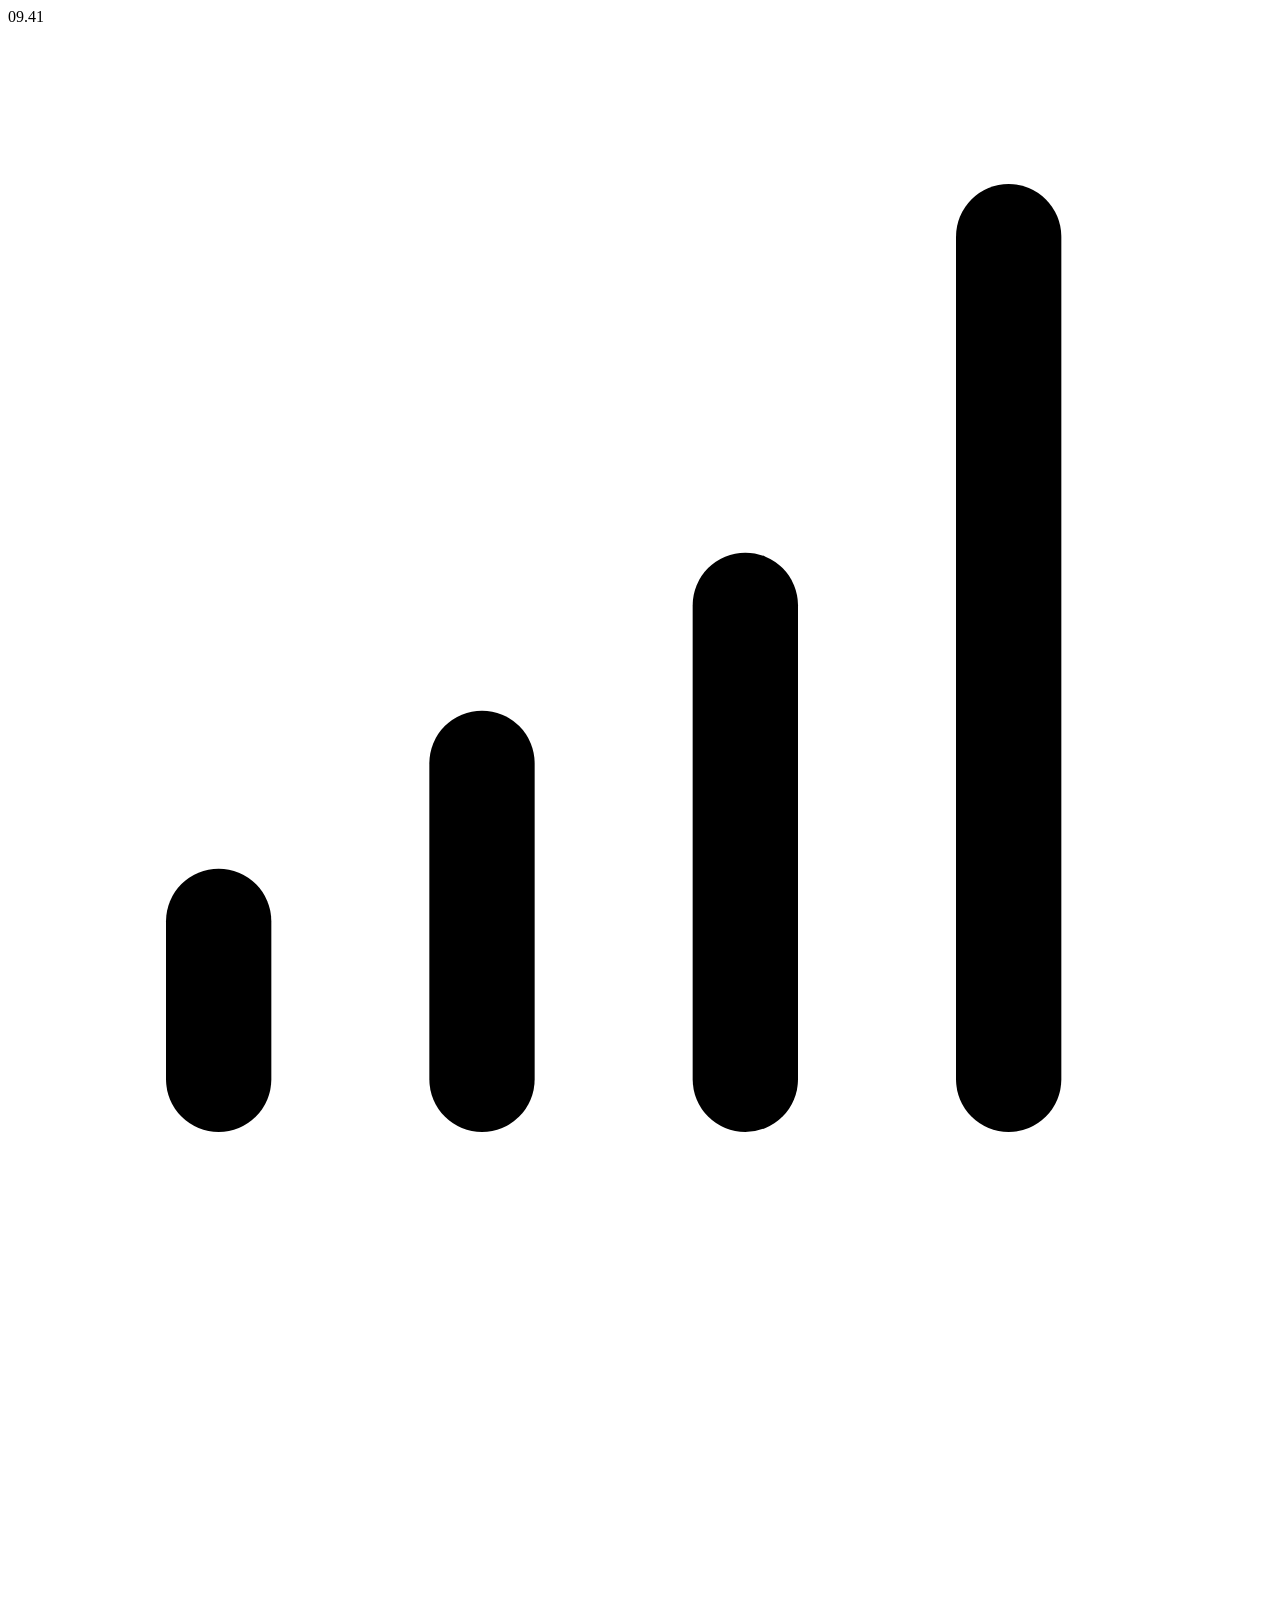
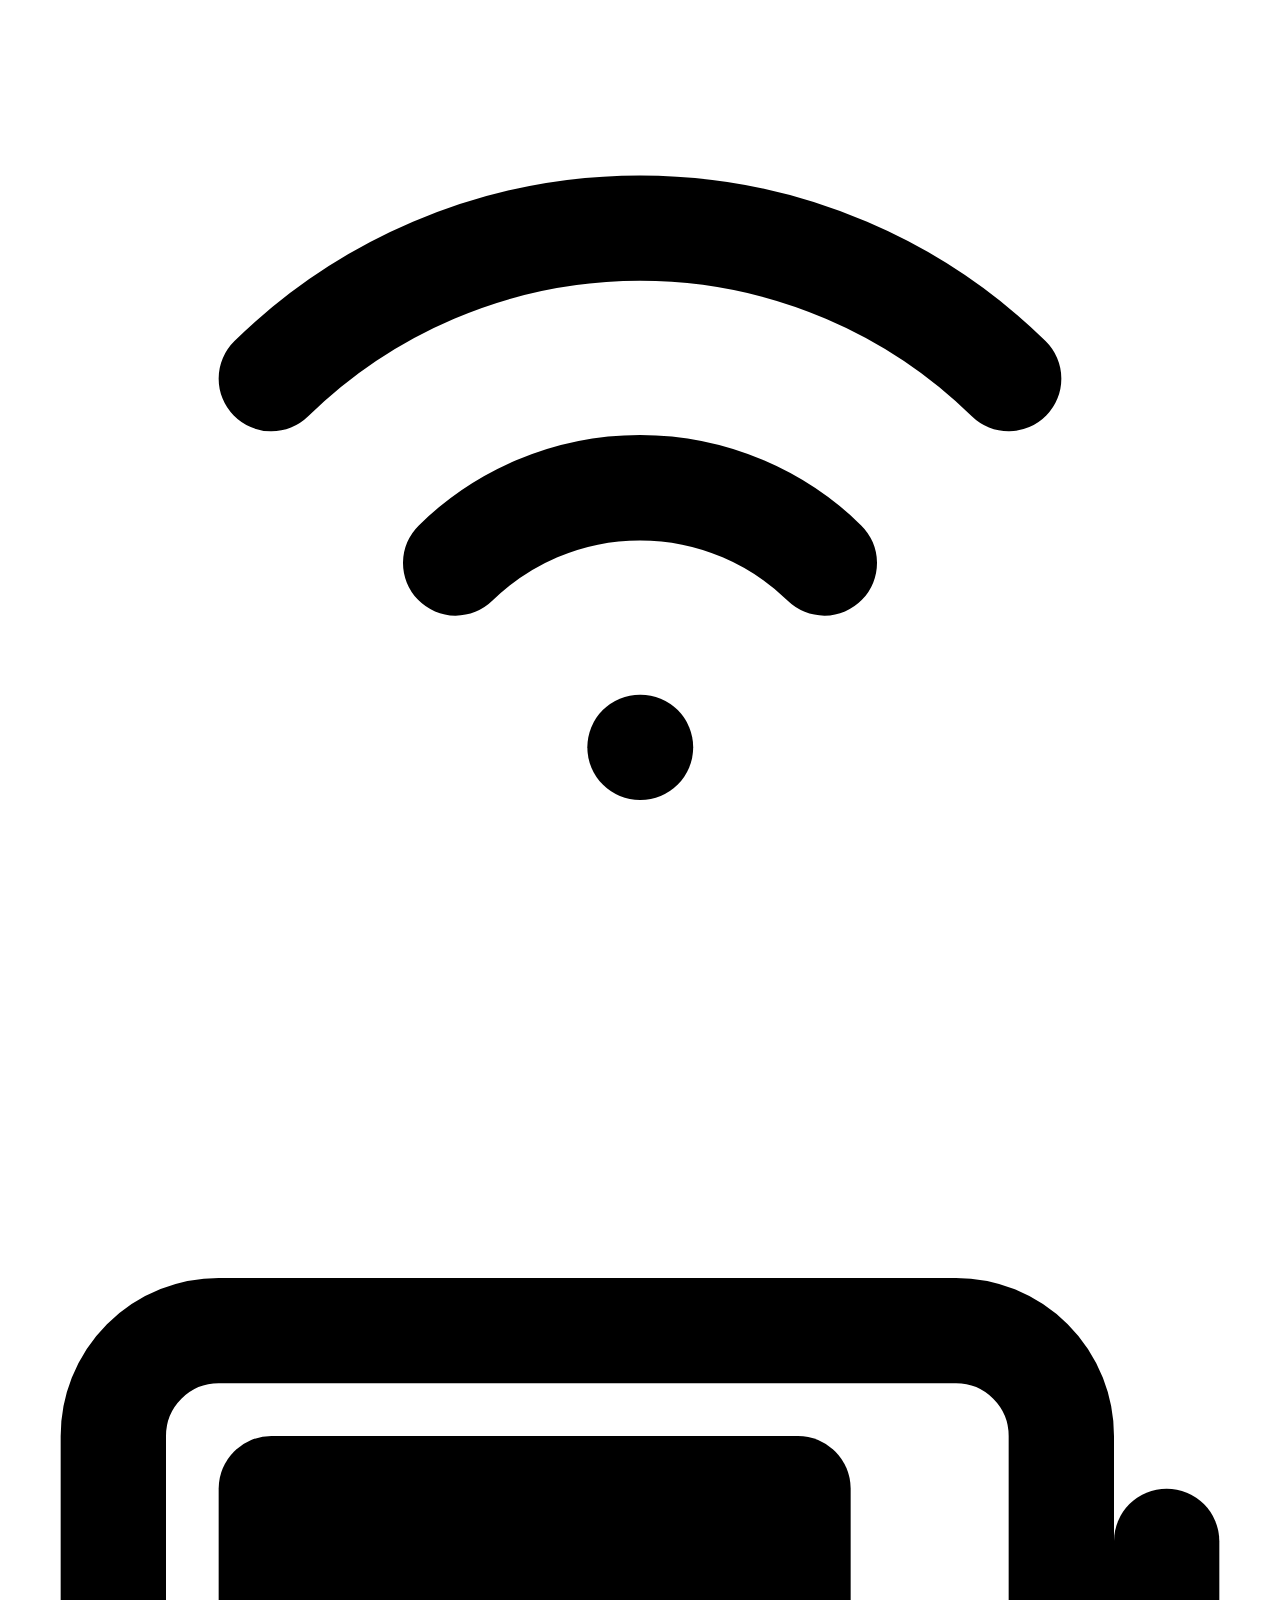
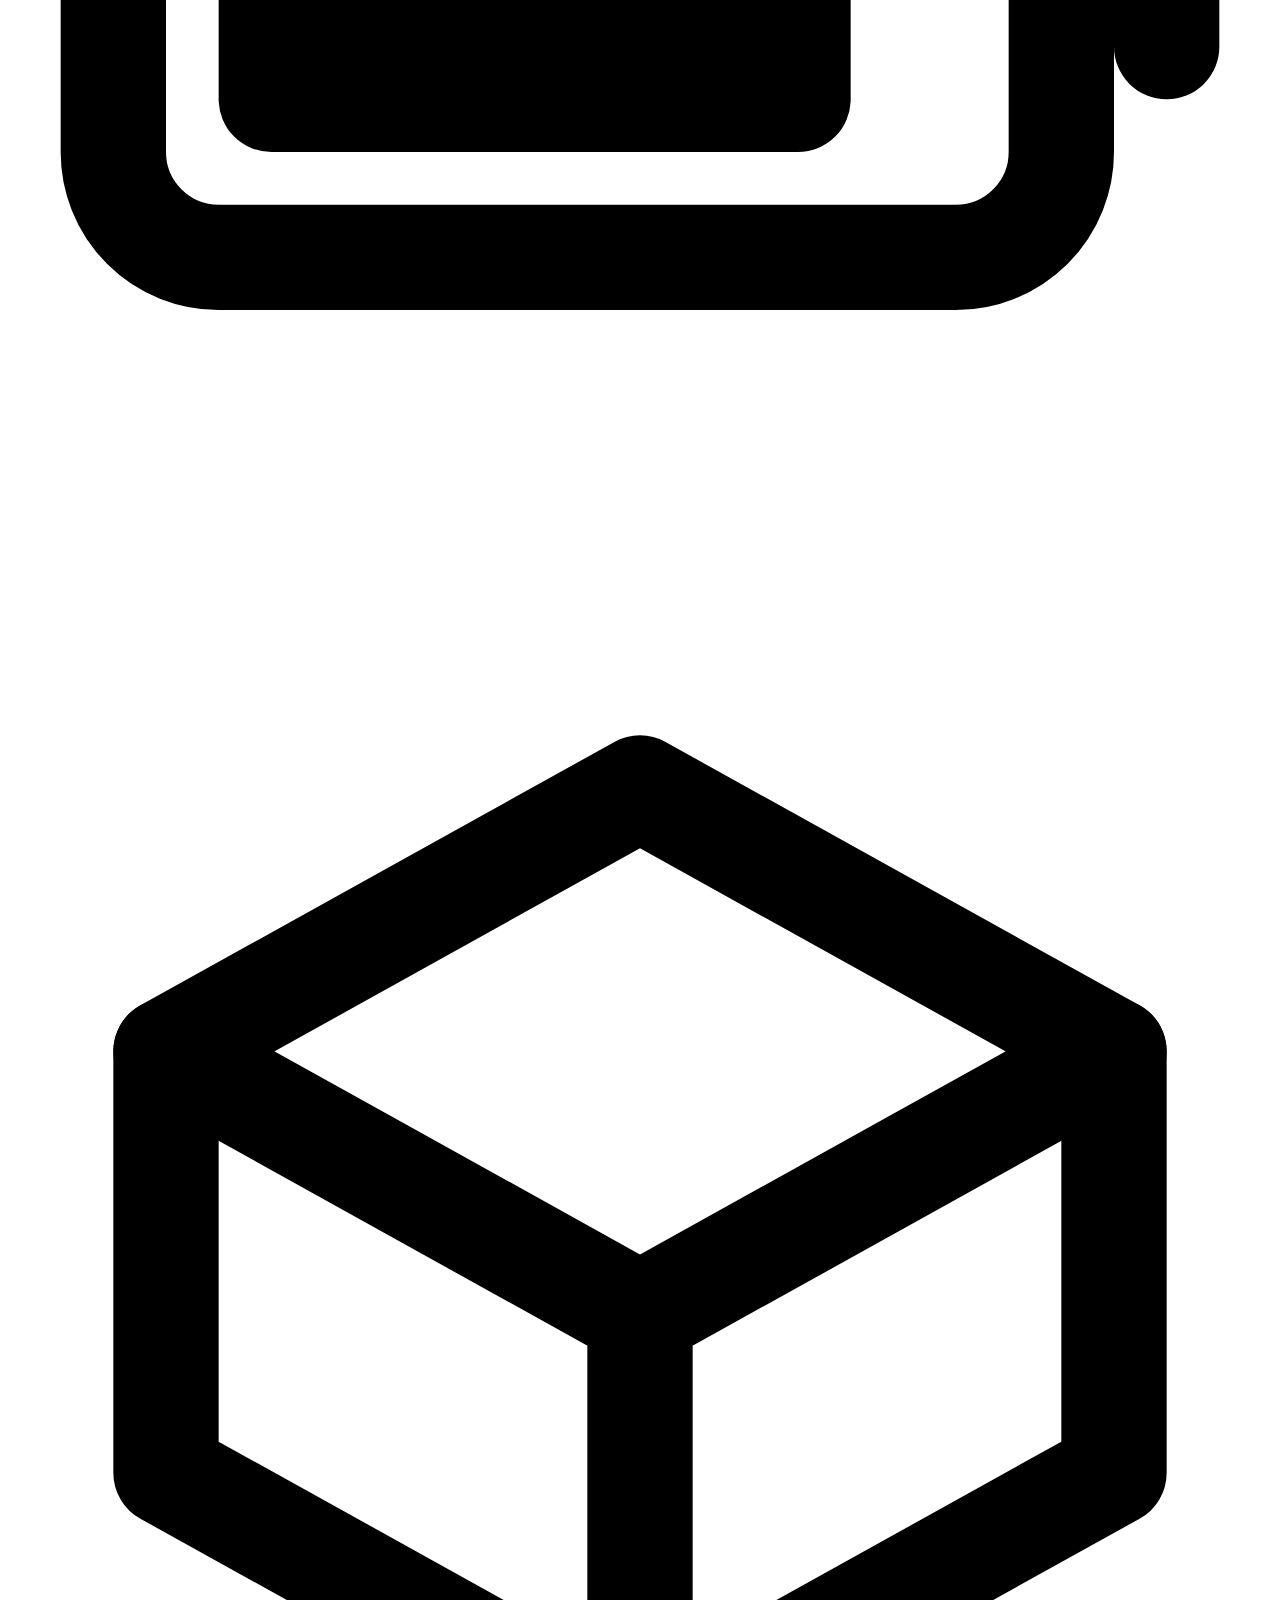
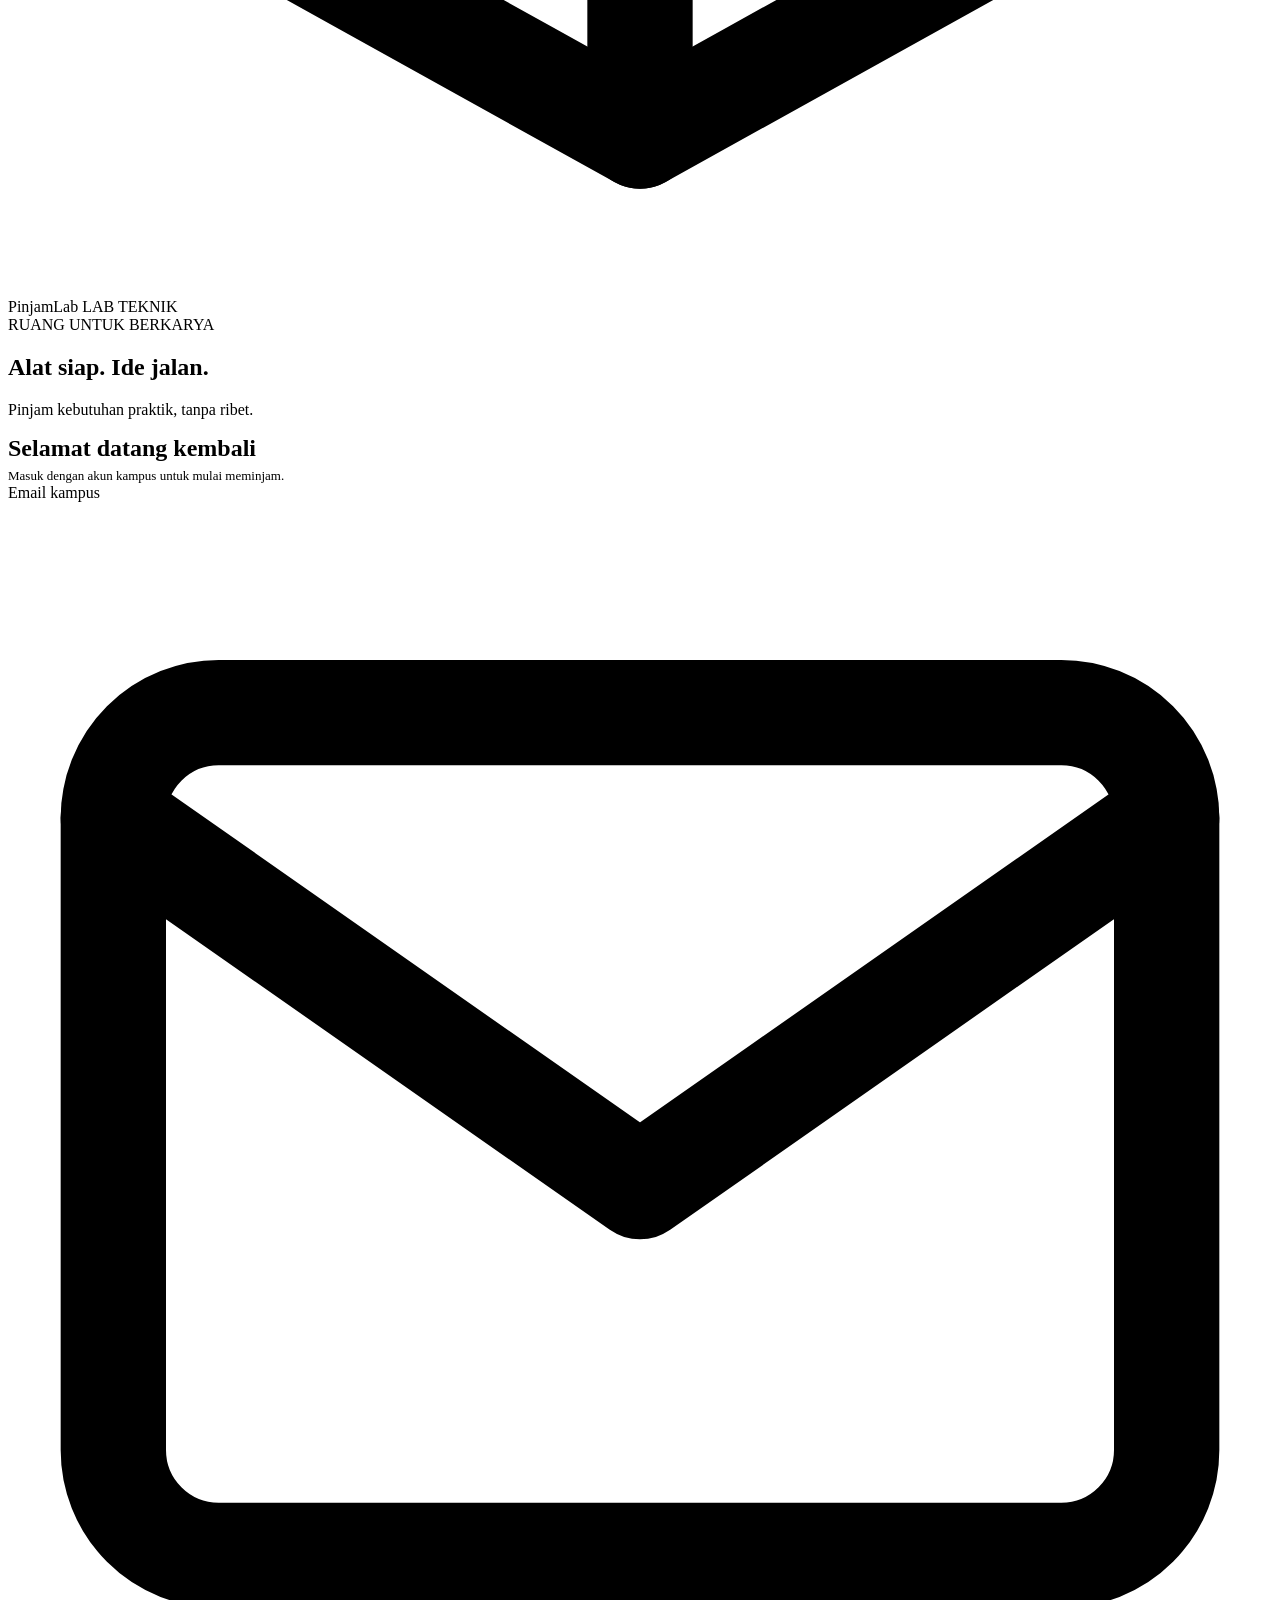
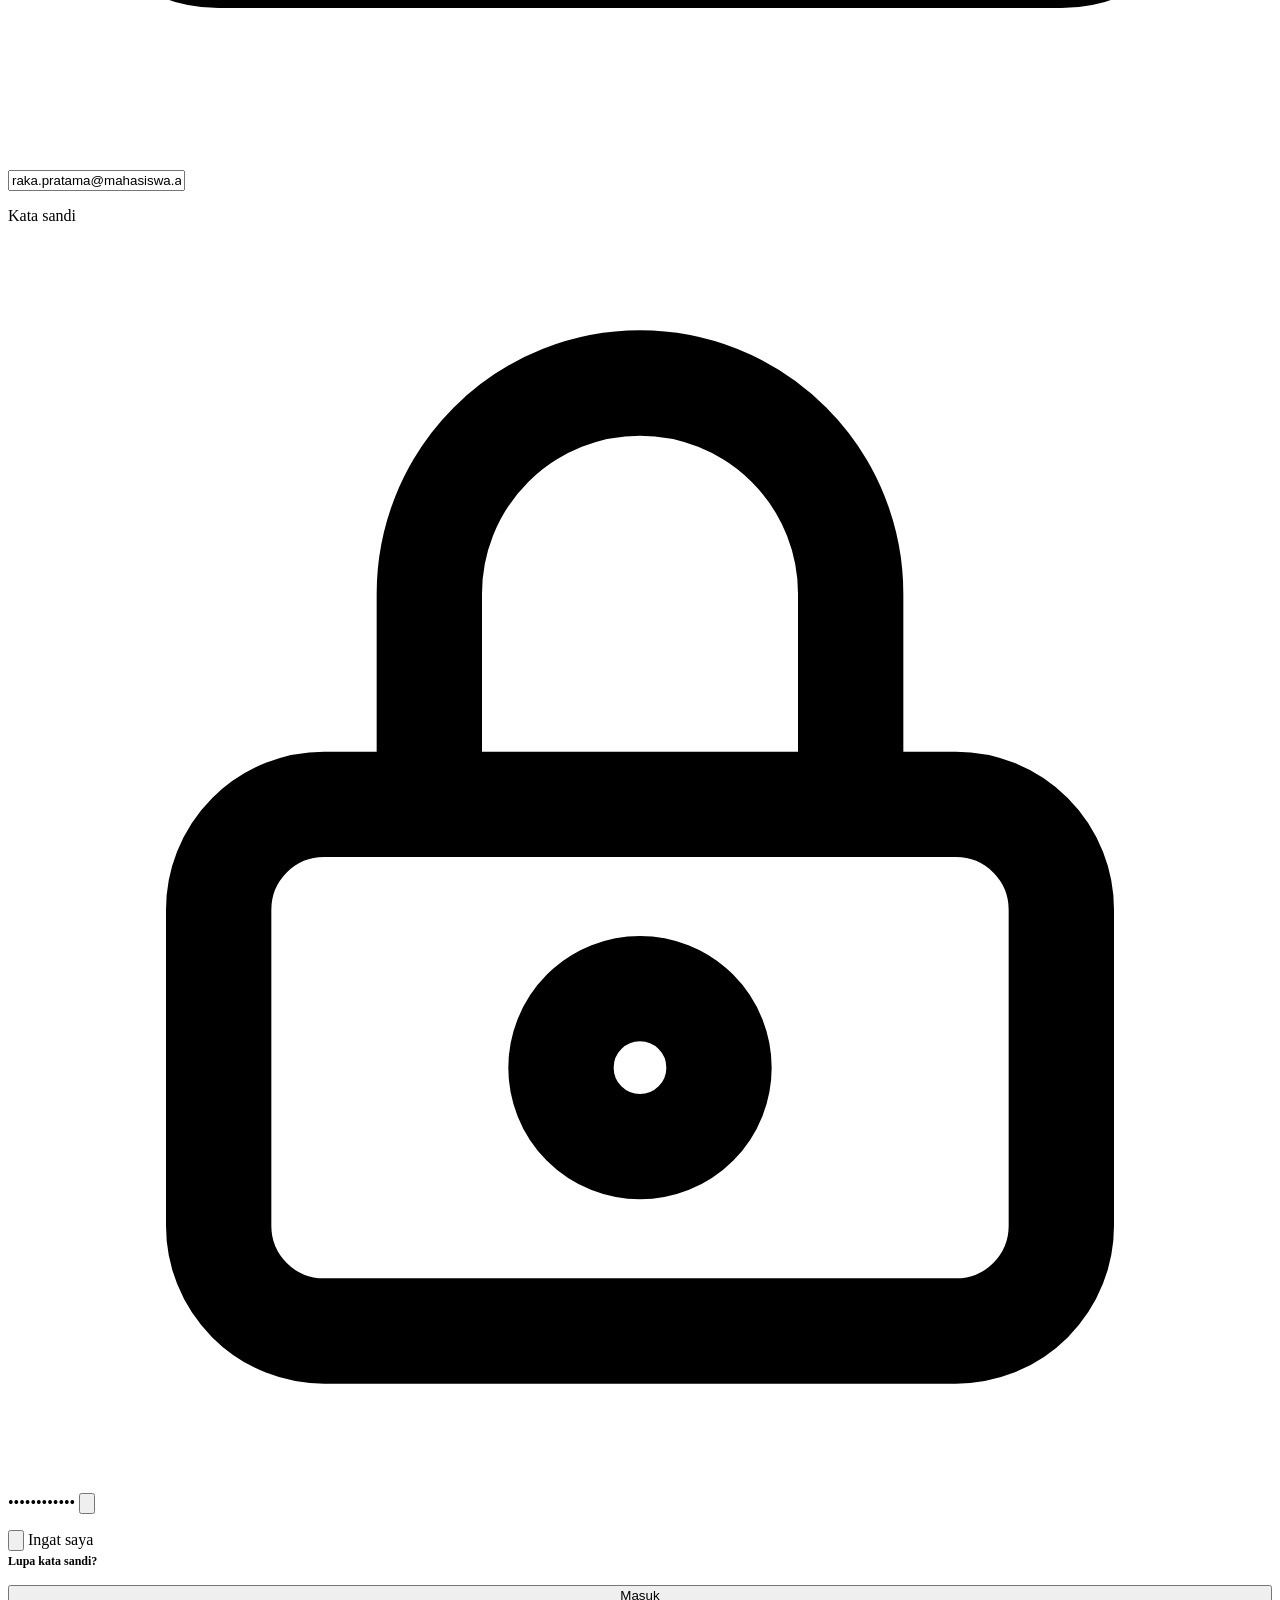
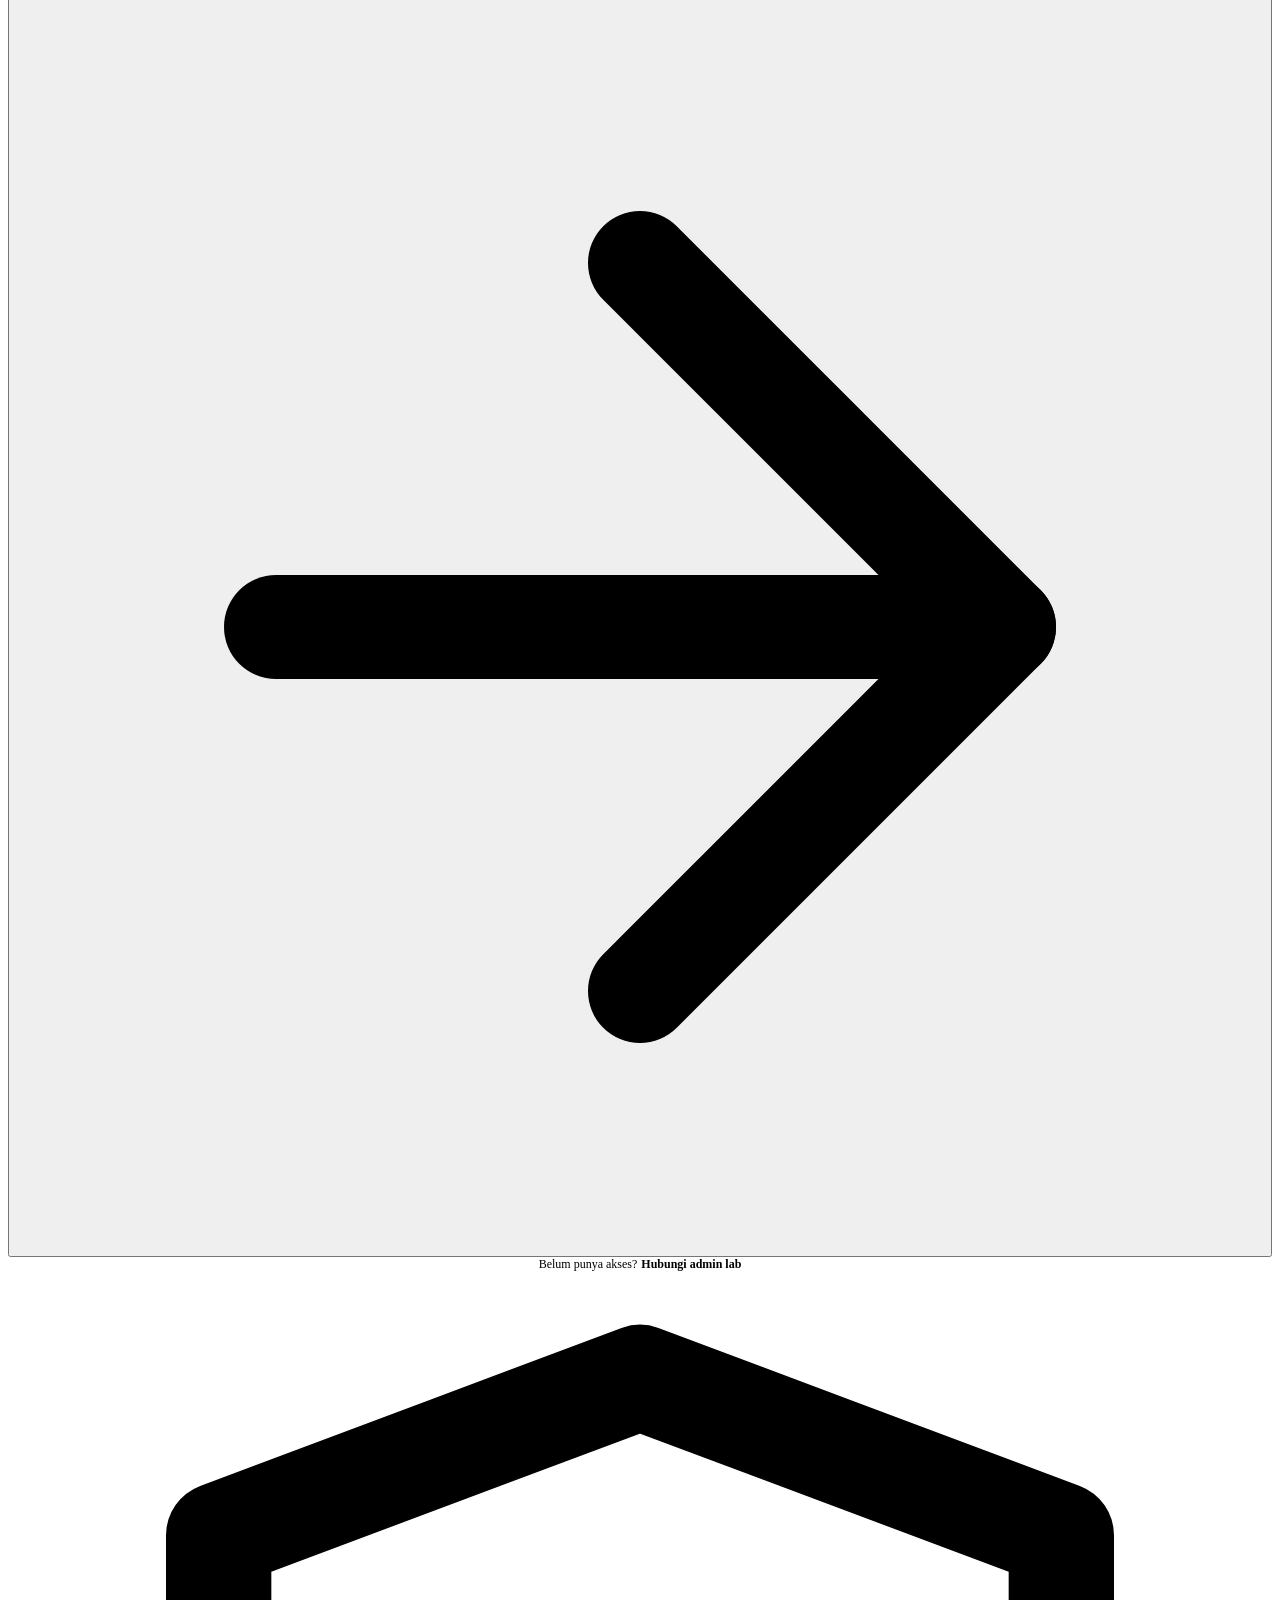
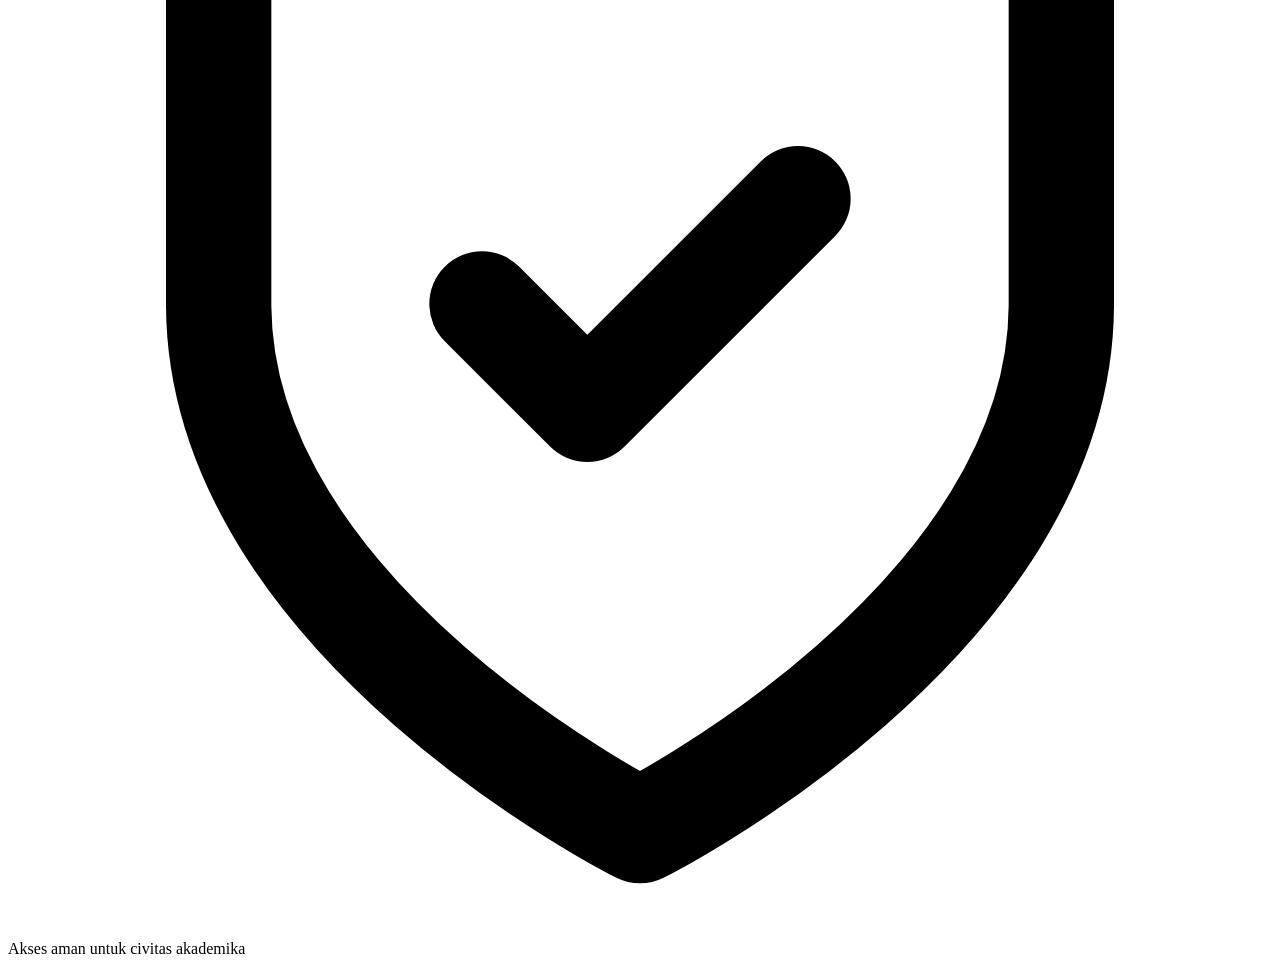
==== index.html @ 3ce31be0 "commit" ====
<!DOCTYPE html>
<html lang="id">
<head>
<meta charset="UTF-8">
<meta name="viewport" content="width=device-width, initial-scale=1.0">
<title>Login — PinjamLab</title>
<link rel="stylesheet" href="css/style.css">

</head>
<body>
<div class="phone">

  <div class="status-bar">
    <span class="clock">09.41</span>
    <div class="status-icons">
      <svg viewBox="0 0 24 24" fill="none" stroke="currentColor" stroke-width="2" stroke-linecap="round" stroke-linejoin="round"><path d="M4 20v-3"/><path d="M9 20v-6"/><path d="M14 20v-9"/><path d="M19 20V4"/></svg>
      <svg viewBox="0 0 24 24" fill="none" stroke="currentColor" stroke-width="2" stroke-linecap="round" stroke-linejoin="round"><path d="M5 13a10 10 0 0 1 14 0"/><path d="M8.5 16.5a5 5 0 0 1 7 0"/><path d="M12 20h.01"/></svg>
      <svg class="battery" viewBox="0 0 24 24" fill="none" stroke="currentColor" stroke-width="2" stroke-linecap="round" stroke-linejoin="round"><rect x="2" y="7" width="18" height="10" rx="2"/><line x1="22" y1="11" x2="22" y2="13"/><rect x="4" y="9" width="12" height="6" rx="1" fill="currentColor" stroke="none"/></svg>
    </div>
  </div>

  <div class="content" style="gap:24px;">
    <div class="brand-row">
      <div class="brand-mark"><svg viewBox="0 0 24 24" fill="none" stroke="currentColor" stroke-width="2" stroke-linecap="round" stroke-linejoin="round"><path d="M12 3l9 5-9 5-9-5 9-5z"/><path d="M3 8v8l9 5 9-5V8"/><path d="M12 13v8"/></svg></div>
      <span class="brand-name">PinjamLab</span>
      <span class="scope">LAB TEKNIK</span>
    </div>

    <div class="hero">
      <div class="hero-bg"></div>
      <div class="hero-overlay"></div>
      <span class="eyebrow">RUANG UNTUK BERKARYA</span>
      <h2>Alat siap. Ide jalan.</h2>
      <p class="sub">Pinjam kebutuhan praktik, tanpa ribet.</p>
    </div>

    <div style="display:flex;flex-direction:column;gap:6px;">
      <h1 style="margin:0;font-size:24px;font-weight:700;color:var(--text);">Selamat datang kembali</h1>
      <p style="margin:0;font-size:13px;color:var(--muted);">Masuk dengan akun kampus untuk mulai meminjam.</p>
    </div>

    <form style="display:flex;flex-direction:column;gap:16px;width:100%;" onsubmit="window.location.href='dashboard.html'; return false;">
      <div class="field">
        <label>Email kampus</label>
        <div class="input">
          <svg viewBox="0 0 24 24" fill="none" stroke="currentColor" stroke-width="2" stroke-linecap="round" stroke-linejoin="round"><rect x="2" y="4" width="20" height="16" rx="2"/><path d="m22 6-10 7L2 6"/></svg>
          <input type="email" value="raka.pratama@mahasiswa.ac.id">
        </div>
      </div>
      <div class="field">
        <label>Kata sandi</label>
        <div class="input" data-hidden="true">
          <svg viewBox="0 0 24 24" fill="none" stroke="currentColor" stroke-width="2" stroke-linecap="round" stroke-linejoin="round"><rect x="4" y="11" width="16" height="10" rx="2"/><path d="M8 11V7a4 4 0 0 1 8 0v4"/><circle cx="12" cy="16" r="1.5"/></svg>
          <span class="value" data-password-value>••••••••••••</span>
          <button type="button" class="eye" data-toggle-password><svg viewBox="0 0 24 24" fill="none" stroke="currentColor" stroke-width="2" stroke-linecap="round" stroke-linejoin="round"><path d="M9.9 4.24A9.12 9.12 0 0 1 12 4c7 0 10 8 10 8a13.16 13.16 0 0 1-1.67 2.68"/><path d="M6.61 6.61A13.526 13.526 0 0 0 2 12s3 8 10 8a9.74 9.74 0 0 0 5.39-1.61"/><line x1="2" y1="2" x2="22" y2="22"/><path d="M14.12 14.12a3 3 0 1 1-4.24-4.24"/></svg></button>
        </div>
      </div>
      <div class="card-row-between">
        <div class="checkbox-row">
          <button type="button" class="checkbox" data-toggle-check><svg viewBox="0 0 24 24" fill="none" stroke="currentColor" stroke-width="2" stroke-linecap="round" stroke-linejoin="round"><polyline points="20 6 9 17 4 12"/></svg></button>
          <span>Ingat saya</span>
        </div>
        <span style="font-size:12px;font-weight:600;color:var(--primary);">Lupa kata sandi?</span>
      </div>
      <button type="submit" class="btn btn-primary">Masuk <svg viewBox="0 0 24 24" fill="none" stroke="currentColor" stroke-width="2" stroke-linecap="round" stroke-linejoin="round"><line x1="5" y1="12" x2="19" y2="12"/><polyline points="12 5 19 12 12 19"/></svg></button>
    </form>

    <div style="display:flex;gap:4px;justify-content:center;width:100%;font-size:12px;">
      <span style="color:var(--muted);">Belum punya akses?</span>
      <span style="color:var(--primary);font-weight:600;">Hubungi admin lab</span>
    </div>

    <div class="note-row" style="justify-content:center;width:100%;">
      <svg viewBox="0 0 24 24" fill="none" stroke="currentColor" stroke-width="2" stroke-linecap="round" stroke-linejoin="round"><path d="M12 22s8-4 8-10V5l-8-3-8 3v7c0 6 8 10 8 10z"/><polyline points="9 12 11 14 15 10"/></svg>
      <span>Akses aman untuk civitas akademika</span>
    </div>
  </div>


  <div class="home-indicator"><span></span></div>
</div>
<script src="js/script.js"></script>
</body>
</html>
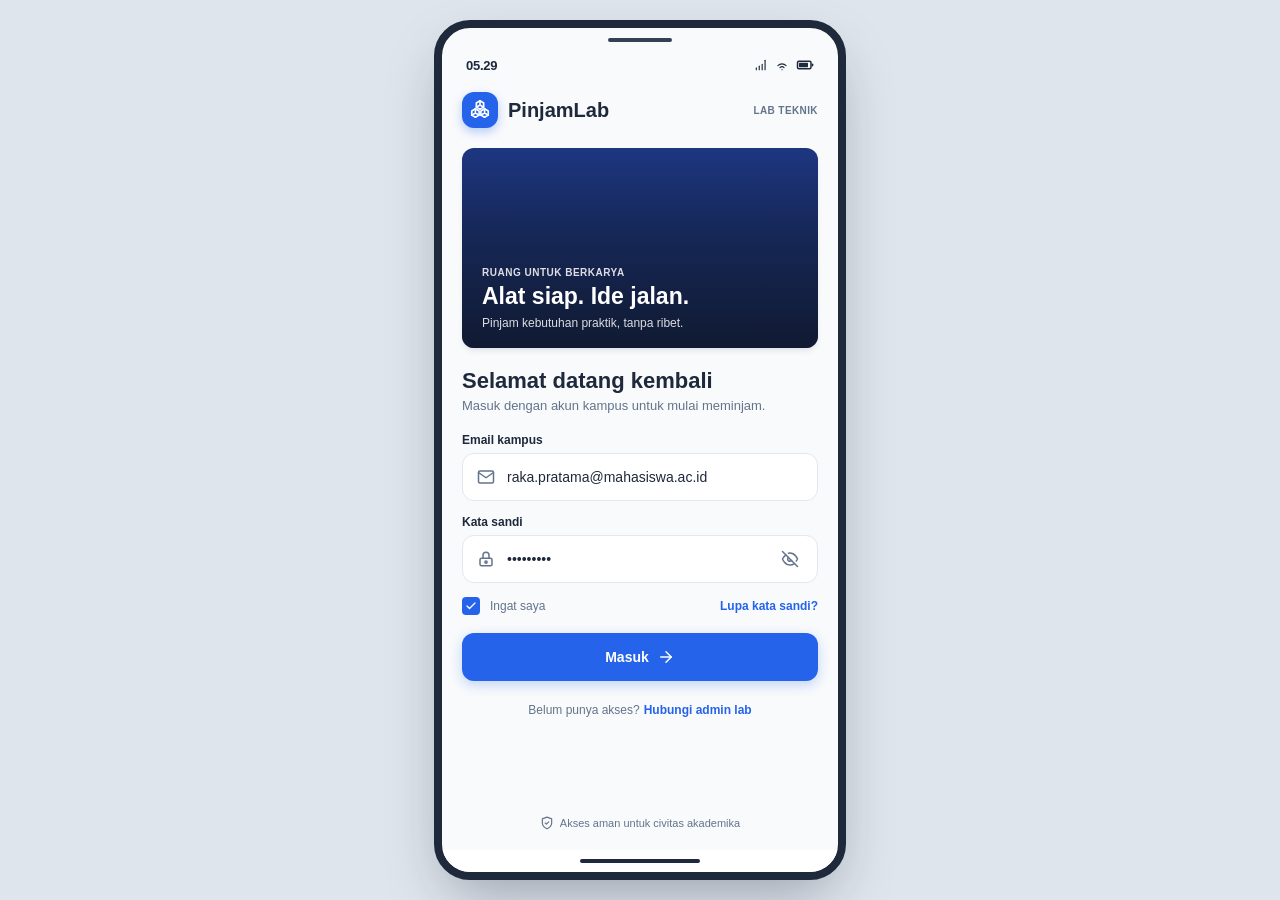
==== commit 5297c7e1: "commit" ====
--- a/index.html
+++ b/index.html
@@ -4,12 +4,15 @@
 <meta charset="UTF-8">
 <meta name="viewport" content="width=device-width, initial-scale=1.0">
 <title>Login — PinjamLab</title>
+<link rel="stylesheet" href="style.css">
 <link rel="stylesheet" href="css/style.css">
-
 </head>
 <body>
 <div class="phone">
 
+  <div class="sheet-handle"></div>
+
+  <!-- Status Bar -->
   <div class="status-bar">
     <span class="clock">09.41</span>
     <div class="status-icons">
@@ -19,66 +22,89 @@
     </div>
   </div>
 
-  <div class="content" style="gap:24px;">
+  <div class="content" style="gap:20px;">
+    <!-- Identitas Aplikasi -->
     <div class="brand-row">
-      <div class="brand-mark"><svg viewBox="0 0 24 24" fill="none" stroke="currentColor" stroke-width="2" stroke-linecap="round" stroke-linejoin="round"><path d="M12 3l9 5-9 5-9-5 9-5z"/><path d="M3 8v8l9 5 9-5V8"/><path d="M12 13v8"/></svg></div>
+      <div class="brand-mark">
+        <svg viewBox="0 0 24 24" fill="none" stroke="currentColor" stroke-width="1.8" stroke-linecap="round" stroke-linejoin="round">
+          <path d="M12 2l4 2.3v4.6L12 11.2 8 8.9V4.3L12 2z"/>
+          <path d="M12 6.6V2m0 4.6L8 8.9m4-2.3l4 2.3"/>
+          <path d="M7 10.7l4 2.3v4.6l-4 2.3-4-2.3v-4.6l4-2.3z"/>
+          <path d="M7 15.3v-4.6m0 4.6l-4 2.3m4-2.3l4 2.3"/>
+          <path d="M17 10.7l4 2.3v4.6l-4 2.3-4-2.3v-4.6l4-2.3z"/>
+          <path d="M17 15.3v-4.6m0 4.6l-4 2.3m4-2.3l4 2.3"/>
+        </svg>
+      </div>
       <span class="brand-name">PinjamLab</span>
       <span class="scope">LAB TEKNIK</span>
     </div>
 
+    <!-- Sampul Bengkel (Hero) -->
     <div class="hero">
-      <div class="hero-bg"></div>
       <div class="hero-overlay"></div>
       <span class="eyebrow">RUANG UNTUK BERKARYA</span>
       <h2>Alat siap. Ide jalan.</h2>
       <p class="sub">Pinjam kebutuhan praktik, tanpa ribet.</p>
     </div>
 
-    <div style="display:flex;flex-direction:column;gap:6px;">
-      <h1 style="margin:0;font-size:24px;font-weight:700;color:var(--text);">Selamat datang kembali</h1>
+    <!-- Sambutan -->
+    <div style="display:flex;flex-direction:column;gap:4px;">
+      <h1 style="margin:0;font-size:22px;font-weight:700;color:var(--heading);">Selamat datang kembali</h1>
       <p style="margin:0;font-size:13px;color:var(--muted);">Masuk dengan akun kampus untuk mulai meminjam.</p>
     </div>
 
-    <form style="display:flex;flex-direction:column;gap:16px;width:100%;" onsubmit="window.location.href='dashboard.html'; return false;">
+    <!-- Form Masuk -->
+    <form id="login-form" style="display:flex;flex-direction:column;gap:14px;width:100%;">
       <div class="field">
-        <label>Email kampus</label>
+        <label for="email-input">Email kampus</label>
         <div class="input">
           <svg viewBox="0 0 24 24" fill="none" stroke="currentColor" stroke-width="2" stroke-linecap="round" stroke-linejoin="round"><rect x="2" y="4" width="20" height="16" rx="2"/><path d="m22 6-10 7L2 6"/></svg>
-          <input type="email" value="raka.pratama@mahasiswa.ac.id">
+          <input type="email" id="email-input" required value="raka.pratama@mahasiswa.ac.id" placeholder="nama@mahasiswa.ac.id">
         </div>
       </div>
+
       <div class="field">
-        <label>Kata sandi</label>
-        <div class="input" data-hidden="true">
+        <label for="password-input">Kata sandi</label>
+        <div class="input">
           <svg viewBox="0 0 24 24" fill="none" stroke="currentColor" stroke-width="2" stroke-linecap="round" stroke-linejoin="round"><rect x="4" y="11" width="16" height="10" rx="2"/><path d="M8 11V7a4 4 0 0 1 8 0v4"/><circle cx="12" cy="16" r="1.5"/></svg>
-          <span class="value" data-password-value>••••••••••••</span>
-          <button type="button" class="eye" data-toggle-password><svg viewBox="0 0 24 24" fill="none" stroke="currentColor" stroke-width="2" stroke-linecap="round" stroke-linejoin="round"><path d="M9.9 4.24A9.12 9.12 0 0 1 12 4c7 0 10 8 10 8a13.16 13.16 0 0 1-1.67 2.68"/><path d="M6.61 6.61A13.526 13.526 0 0 0 2 12s3 8 10 8a9.74 9.74 0 0 0 5.39-1.61"/><line x1="2" y1="2" x2="22" y2="22"/><path d="M14.12 14.12a3 3 0 1 1-4.24-4.24"/></svg></button>
+          <input type="password" id="password-input" required value="raka12345" placeholder="Masukkan kata sandi">
+          <button type="button" class="eye" data-toggle-password aria-label="Lihat kata sandi">
+            <svg viewBox="0 0 24 24" fill="none" stroke="currentColor" stroke-width="2" stroke-linecap="round" stroke-linejoin="round"><path d="M9.9 4.24A9.12 9.12 0 0 1 12 4c7 0 10 8 10 8a13.16 13.16 0 0 1-1.67 2.68"/><path d="M6.61 6.61A13.526 13.526 0 0 0 2 12s3 8 10 8a9.74 9.74 0 0 0 5.39-1.61"/><line x1="2" y1="2" x2="22" y2="22"/><path d="M14.12 14.12a3 3 0 1 1-4.24-4.24"/></svg>
+          </button>
         </div>
       </div>
+
       <div class="card-row-between">
         <div class="checkbox-row">
-          <button type="button" class="checkbox" data-toggle-check><svg viewBox="0 0 24 24" fill="none" stroke="currentColor" stroke-width="2" stroke-linecap="round" stroke-linejoin="round"><polyline points="20 6 9 17 4 12"/></svg></button>
+          <button type="button" class="checkbox" data-toggle-check aria-label="Ingat saya"><svg viewBox="0 0 24 24" fill="none" stroke="currentColor" stroke-width="2.5" stroke-linecap="round" stroke-linejoin="round"><polyline points="20 6 9 17 4 12"/></svg></button>
           <span>Ingat saya</span>
         </div>
-        <span style="font-size:12px;font-weight:600;color:var(--primary);">Lupa kata sandi?</span>
+        <a href="#" id="forgot-password-link" style="font-size:12px;font-weight:600;color:var(--primary);">Lupa kata sandi?</a>
       </div>
-      <button type="submit" class="btn btn-primary">Masuk <svg viewBox="0 0 24 24" fill="none" stroke="currentColor" stroke-width="2" stroke-linecap="round" stroke-linejoin="round"><line x1="5" y1="12" x2="19" y2="12"/><polyline points="12 5 19 12 12 19"/></svg></button>
+
+      <button type="submit" class="btn btn-primary" style="margin-top:4px;">
+        Masuk <svg viewBox="0 0 24 24" fill="none" stroke="currentColor" stroke-width="2" stroke-linecap="round" stroke-linejoin="round"><line x1="5" y1="12" x2="19" y2="12"/><polyline points="12 5 19 12 12 19"/></svg>
+      </button>
     </form>
 
-    <div style="display:flex;gap:4px;justify-content:center;width:100%;font-size:12px;">
+    <!-- Bantuan Akun -->
+    <div style="display:flex;gap:4px;justify-content:center;width:100%;font-size:12px;margin-top:2px;">
       <span style="color:var(--muted);">Belum punya akses?</span>
-      <span style="color:var(--primary);font-weight:600;">Hubungi admin lab</span>
+      <a href="#" id="contact-admin-link" style="color:var(--primary);font-weight:600;">Hubungi admin lab</a>
     </div>
 
-    <div class="note-row" style="justify-content:center;width:100%;">
+    <!-- Keamanan Akun -->
+    <div class="note-row" style="justify-content:center;width:100%;margin-top:auto;">
       <svg viewBox="0 0 24 24" fill="none" stroke="currentColor" stroke-width="2" stroke-linecap="round" stroke-linejoin="round"><path d="M12 22s8-4 8-10V5l-8-3-8 3v7c0 6 8 10 8 10z"/><polyline points="9 12 11 14 15 10"/></svg>
       <span>Akses aman untuk civitas akademika</span>
     </div>
   </div>
 
-
+  <!-- Navigasi Sistem -->
   <div class="home-indicator"><span></span></div>
 </div>
+
+<script src="script.js"></script>
 <script src="js/script.js"></script>
 </body>
 </html>
--- a/style.css
+++ b/style.css
@@ -0,0 +1,1568 @@
+/* =========================================================
+   PinjamLab — shared stylesheet
+   Sistem Peminjaman Alat & Bahan Lab (TRPL Politani Samarinda)
+   ========================================================= */
+
+:root {
+  --bg: #f8fafc;
+  --surface: #ffffff;
+  --primary: #2563eb;
+  --primary-hover: #1d4ed8;
+  --primary-dark: #1e3a8a;
+  --primary-50: #eff6ff;
+  --primary-100: #dbeafe;
+  --heading: #1e293b;
+  --text: #334155;
+  --muted: #64748b;
+  --border: #e2e8f0;
+  --border-focus: #3b82f6;
+  --neutral-50: #f1f5f9;
+  --neutral-100: #e2e8f0;
+  --warning-bg: #fff7ed;
+  --warning-text: #c2410c;
+  --orange-bg: #fff7ed;
+  --orange-text: #c2410c;
+  --success: #16a34a;
+  --success-bg: #f0fdf4;
+  --radius-sm: 8px;
+  --radius-md: 12px;
+  --radius-lg: 16px;
+  --radius-full: 9999px;
+  --shadow-sm: 0 1px 3px rgba(15, 23, 42, 0.06);
+  --shadow-md: 0 4px 6px -1px rgba(15, 23, 42, 0.08), 0 2px 4px -2px rgba(15, 23, 42, 0.05);
+  --shadow-lg: 0 10px 15px -3px rgba(15, 23, 42, 0.1), 0 4px 6px -4px rgba(15, 23, 42, 0.05);
+  --font: "Inter", -apple-system, BlinkMacSystemFont, "Segoe UI", Roboto, Helvetica, Arial, sans-serif;
+}
+
+* {
+  box-sizing: border-box;
+  -webkit-tap-highlight-color: transparent;
+}
+
+html, body {
+  margin: 0;
+  padding: 0;
+  font-family: var(--font);
+  background: #dfe5ec;
+  color: var(--text);
+  -webkit-font-smoothing: antialiased;
+  -moz-osx-font-smoothing: grayscale;
+}
+
+a {
+  color: inherit;
+  text-decoration: none;
+  cursor: pointer;
+}
+
+button {
+  font-family: inherit;
+  cursor: pointer;
+  user-select: none;
+}
+
+img {
+  display: block;
+  max-width: 100%;
+}
+
+/* ---------- Phone frame ---------- */
+.phone {
+  max-width: 412px;
+  margin: 0 auto;
+  min-height: 100vh;
+  background: var(--bg);
+  display: flex;
+  flex-direction: column;
+  position: relative;
+  box-shadow: 0 0 50px rgba(15, 23, 42, 0.18);
+  overflow-x: hidden;
+}
+
+@media (min-width: 450px) {
+  body {
+    padding: 20px 0;
+  }
+  .phone {
+    min-height: 860px;
+    height: 92vh;
+    border-radius: 36px;
+    border: 8px solid #1e293b;
+    box-shadow: 0 25px 60px -15px rgba(15, 23, 42, 0.35);
+    overflow: hidden;
+  }
+}
+
+/* ---------- Top sheet handle / notch ---------- */
+.sheet-handle {
+  width: 64px;
+  height: 4px;
+  background: #334155;
+  border-radius: var(--radius-full);
+  margin: 10px auto 4px;
+  flex-shrink: 0;
+}
+
+/* ---------- Status bar ---------- */
+.status-bar {
+  height: 38px;
+  flex-shrink: 0;
+  display: flex;
+  align-items: center;
+  justify-content: space-between;
+  padding: 0 24px;
+  color: var(--heading);
+  z-index: 10;
+}
+.status-bar .clock {
+  font-weight: 600;
+  font-size: 13px;
+  letter-spacing: -0.02em;
+}
+.status-icons {
+  display: flex;
+  gap: 7px;
+  align-items: center;
+}
+.status-icons svg {
+  width: 14px;
+  height: 14px;
+}
+.status-icons svg.battery {
+  width: 18px;
+  height: 18px;
+}
+
+/* ---------- Page header ---------- */
+.page-header {
+  display: flex;
+  gap: 12px;
+  align-items: center;
+  min-height: 64px;
+  flex-shrink: 0;
+  padding: 8px 20px 8px;
+}
+.page-header .title-wrap {
+  flex: 1;
+  min-width: 0;
+}
+.page-header h1 {
+  margin: 0;
+  font-size: 22px;
+  font-weight: 700;
+  color: var(--primary-dark);
+  line-height: 1.25;
+}
+.page-header p {
+  margin: 2px 0 0;
+  font-size: 12px;
+  color: var(--muted);
+}
+.back-btn, .icon-btn {
+  flex-shrink: 0;
+  background: var(--surface);
+  border: 1px solid var(--border);
+  border-radius: var(--radius-md);
+  width: 40px;
+  height: 40px;
+  display: flex;
+  align-items: center;
+  justify-content: center;
+  cursor: pointer;
+  color: var(--heading);
+  transition: all 0.15s ease;
+  box-shadow: var(--shadow-sm);
+}
+.back-btn:active, .icon-btn:active {
+  transform: scale(0.94);
+  background: var(--neutral-50);
+}
+.back-btn {
+  background: transparent;
+  border: none;
+  box-shadow: none;
+  width: 32px;
+  height: 32px;
+  padding: 0;
+  color: var(--primary-dark);
+}
+.back-btn svg {
+  width: 22px;
+  height: 22px;
+}
+.icon-btn svg {
+  width: 19px;
+  height: 19px;
+}
+
+/* ---------- Content area ---------- */
+.content {
+  flex: 1;
+  display: flex;
+  flex-direction: column;
+  gap: 16px;
+  padding: 8px 20px 20px;
+  overflow-y: auto;
+  overflow-x: hidden;
+  -webkit-overflow-scrolling: touch;
+}
+
+/* ---------- Buttons ---------- */
+.btn {
+  border: none;
+  border-radius: var(--radius-md);
+  height: 48px;
+  display: inline-flex;
+  align-items: center;
+  justify-content: center;
+  gap: 8px;
+  font-weight: 600;
+  font-size: 14px;
+  cursor: pointer;
+  width: 100%;
+  transition: all 0.15s ease;
+  text-decoration: none;
+}
+.btn:active {
+  transform: scale(0.98);
+}
+.btn-primary {
+  background: var(--primary);
+  color: #fff;
+  box-shadow: 0 4px 12px rgba(37, 99, 235, 0.25);
+}
+.btn-primary:hover {
+  background: var(--primary-hover);
+}
+.btn-primary:active {
+  background: var(--primary-dark);
+}
+.btn-outline {
+  background: var(--surface);
+  color: var(--primary);
+  border: 1.5px solid var(--primary);
+}
+.btn-outline:active {
+  background: var(--primary-50);
+}
+.btn-light {
+  background: #ffffff;
+  color: var(--primary-dark);
+  box-shadow: 0 2px 8px rgba(0, 0, 0, 0.08);
+}
+.btn-light:active {
+  background: #f8fafc;
+}
+.btn svg {
+  width: 18px;
+  height: 18px;
+}
+
+/* ---------- Form fields & Inputs ---------- */
+.field {
+  display: flex;
+  flex-direction: column;
+  gap: 6px;
+  width: 100%;
+}
+.field label {
+  font-size: 12px;
+  font-weight: 600;
+  color: var(--heading);
+}
+.input {
+  background: var(--surface);
+  border: 1px solid var(--border);
+  border-radius: var(--radius-md);
+  height: 48px;
+  display: flex;
+  align-items: center;
+  gap: 10px;
+  padding: 0 14px;
+  transition: border-color 0.15s ease, box-shadow 0.15s ease;
+}
+.input:focus-within {
+  border-color: var(--border-focus);
+  box-shadow: 0 0 0 3px rgba(59, 130, 246, 0.15);
+}
+.input svg {
+  width: 18px;
+  height: 18px;
+  color: var(--muted);
+  flex-shrink: 0;
+}
+.input input {
+  border: none;
+  outline: none;
+  background: transparent;
+  font-size: 14px;
+  color: var(--heading);
+  flex: 1;
+  min-width: 0;
+  font-family: inherit;
+}
+.input button.eye {
+  background: none;
+  border: none;
+  padding: 4px;
+  cursor: pointer;
+  display: flex;
+  align-items: center;
+  justify-content: center;
+  color: var(--muted);
+  border-radius: 4px;
+  transition: color 0.15s;
+}
+.input button.eye:hover {
+  color: var(--heading);
+}
+.textarea {
+  background: var(--surface);
+  border: 1px solid var(--border);
+  border-radius: var(--radius-md);
+  padding: 12px 14px 10px;
+  display: flex;
+  flex-direction: column;
+  gap: 6px;
+  transition: border-color 0.15s ease, box-shadow 0.15s ease;
+}
+.textarea:focus-within {
+  border-color: var(--border-focus);
+  box-shadow: 0 0 0 3px rgba(59, 130, 246, 0.15);
+}
+.textarea textarea {
+  border: none;
+  outline: none;
+  resize: none;
+  font-family: inherit;
+  font-size: 13px;
+  color: var(--heading);
+  width: 100%;
+  min-height: 52px;
+  line-height: 1.45;
+  background: transparent;
+}
+.char-count {
+  align-self: flex-end;
+  font-size: 10px;
+  color: var(--muted);
+  font-weight: 500;
+}
+
+/* ---------- Checkbox row ---------- */
+.checkbox-row {
+  display: flex;
+  gap: 10px;
+  align-items: center;
+  cursor: pointer;
+  user-select: none;
+}
+.checkbox-row.align-top {
+  align-items: flex-start;
+  gap: 10px;
+}
+.checkbox {
+  width: 18px;
+  height: 18px;
+  border-radius: 4px;
+  background: var(--primary);
+  display: flex;
+  align-items: center;
+  justify-content: center;
+  flex-shrink: 0;
+  border: none;
+  cursor: pointer;
+  padding: 0;
+  transition: background 0.15s, border-color 0.15s;
+}
+.checkbox svg {
+  width: 12px;
+  height: 12px;
+  color: #fff;
+  stroke-width: 2.5;
+}
+.checkbox.unchecked {
+  background: #ffffff;
+  border: 1.5px solid var(--border);
+}
+.checkbox.unchecked svg {
+  display: none;
+}
+.checkbox-row span {
+  font-size: 12px;
+  color: var(--muted);
+}
+.checkbox-row.align-top p {
+  font-size: 11px;
+  color: var(--muted);
+  margin: 0;
+  line-height: 1.45;
+}
+
+/* ---------- Cards ---------- */
+.card {
+  background: var(--surface);
+  border: 1px solid var(--border);
+  border-radius: var(--radius-md);
+  padding: 14px 16px;
+  width: 100%;
+  box-shadow: var(--shadow-sm);
+  transition: transform 0.15s ease, box-shadow 0.15s ease;
+}
+.card.clickable:active {
+  transform: scale(0.985);
+  box-shadow: none;
+}
+.card-row-between {
+  display: flex;
+  align-items: center;
+  justify-content: space-between;
+  width: 100%;
+}
+.divider {
+  height: 1px;
+  background: var(--border);
+  width: 100%;
+  border: none;
+  margin: 0;
+}
+
+/* ---------- Badges ---------- */
+.badge {
+  padding: 4px 10px;
+  border-radius: var(--radius-full);
+  font-size: 10px;
+  font-weight: 600;
+  display: inline-flex;
+  align-items: center;
+  gap: 5px;
+  white-space: nowrap;
+}
+.badge svg {
+  width: 13px;
+  height: 13px;
+  flex-shrink: 0;
+}
+.badge-warning {
+  background: var(--warning-bg);
+  color: var(--warning-text);
+}
+.badge-orange {
+  background: var(--orange-bg);
+  color: var(--orange-text);
+}
+.badge-blue {
+  background: var(--primary-50);
+  color: var(--primary);
+}
+.badge-neutral {
+  background: var(--neutral-50);
+  color: var(--muted);
+}
+
+/* ---------- Section title ---------- */
+.section-title {
+  display: flex;
+  align-items: center;
+  justify-content: space-between;
+  width: 100%;
+}
+.section-title h2 {
+  font-size: 15px;
+  font-weight: 700;
+  color: var(--primary-dark);
+  margin: 0;
+}
+.section-title a, .section-title .link {
+  font-size: 12px;
+  font-weight: 600;
+  color: var(--primary);
+  transition: color 0.15s;
+}
+.section-title a:hover, .section-title .link:hover {
+  text-decoration: underline;
+}
+
+/* ---------- Hero banner (Login) ---------- */
+.hero {
+  border-radius: var(--radius-md);
+  height: 200px;
+  width: 100%;
+  position: relative;
+  overflow: hidden;
+  display: flex;
+  flex-direction: column;
+  justify-content: flex-end;
+  gap: 5px;
+  padding: 18px 20px;
+  color: #fff;
+  background-color: var(--primary-dark);
+  background-image: url('assets/hero-workshop.png');
+  background-size: cover;
+  background-position: center top;
+  box-shadow: var(--shadow-md);
+}
+.hero .hero-overlay {
+  position: absolute;
+  inset: 0;
+  background: linear-gradient(180deg, rgba(15, 23, 42, 0.1) 0%, rgba(15, 23, 42, 0.55) 45%, rgba(15, 23, 42, 0.92) 100%);
+  pointer-events: none;
+}
+.hero > * {
+  position: relative;
+  z-index: 1;
+}
+.hero .eyebrow {
+  font-size: 10px;
+  font-weight: 600;
+  letter-spacing: 0.05em;
+  color: rgba(255, 255, 255, 0.85);
+  text-transform: uppercase;
+}
+.hero h2 {
+  font-size: 23px;
+  margin: 0;
+  font-weight: 700;
+  line-height: 1.2;
+}
+.hero p.sub {
+  font-size: 12px;
+  margin: 0;
+  color: rgba(255, 255, 255, 0.85);
+}
+
+/* ---------- App brand row ---------- */
+.brand-row {
+  display: flex;
+  gap: 10px;
+  align-items: center;
+  width: 100%;
+}
+.brand-mark {
+  width: 36px;
+  height: 36px;
+  border-radius: var(--radius-md);
+  background: var(--primary);
+  display: flex;
+  align-items: center;
+  justify-content: center;
+  color: #fff;
+  box-shadow: 0 4px 10px rgba(37, 99, 235, 0.3);
+  flex-shrink: 0;
+}
+.brand-mark svg {
+  width: 22px;
+  height: 22px;
+}
+.brand-row .brand-name {
+  font-size: 20px;
+  font-weight: 700;
+  color: var(--heading);
+}
+.brand-row .scope {
+  margin-left: auto;
+  font-size: 10px;
+  font-weight: 700;
+  letter-spacing: 0.04em;
+  color: var(--muted);
+}
+
+/* ---------- Greeting / CTA (Dashboard) ---------- */
+.cta-card {
+  background: var(--primary-dark);
+  border-radius: var(--radius-md);
+  padding: 18px 20px;
+  display: flex;
+  flex-direction: column;
+  gap: 10px;
+  width: 100%;
+  color: #fff;
+  box-shadow: 0 8px 20px -4px rgba(30, 58, 138, 0.35);
+  position: relative;
+  overflow: hidden;
+}
+.cta-card .cta-top {
+  display: flex;
+  align-items: center;
+  justify-content: space-between;
+}
+.cta-card .cta-top span {
+  font-size: 10px;
+  font-weight: 700;
+  letter-spacing: 0.05em;
+  color: rgba(255, 255, 255, 0.85);
+}
+.cta-card .cta-top svg {
+  width: 26px;
+  height: 26px;
+  color: #fff;
+}
+.cta-card h2 {
+  font-size: 22px;
+  margin: 0;
+  font-weight: 700;
+  line-height: 1.25;
+}
+.cta-card p.sub {
+  margin: 0;
+  font-size: 12px;
+  color: #dce7ff;
+}
+
+/* ---------- Stat cards ---------- */
+.stat-row {
+  display: flex;
+  gap: 12px;
+  width: 100%;
+}
+.stat-card {
+  flex: 1;
+  background: var(--surface);
+  border: 1px solid var(--border);
+  border-radius: var(--radius-md);
+  padding: 12px 14px;
+  display: flex;
+  gap: 12px;
+  align-items: center;
+  cursor: pointer;
+  box-shadow: var(--shadow-sm);
+  transition: transform 0.15s, box-shadow 0.15s;
+}
+.stat-card:active {
+  transform: scale(0.97);
+}
+.stat-card svg {
+  width: 22px;
+  height: 22px;
+  color: var(--primary);
+  flex-shrink: 0;
+}
+.stat-card .value {
+  font-size: 22px;
+  font-weight: 700;
+  color: var(--primary-dark);
+  line-height: 1.15;
+}
+.stat-card .label {
+  font-size: 10px;
+  color: var(--muted);
+  font-weight: 500;
+}
+
+/* ---------- List item (Loan / Inventory) ---------- */
+.item-card {
+  display: flex;
+  gap: 12px;
+  align-items: center;
+  width: 100%;
+}
+.item-thumb {
+  width: 60px;
+  height: 60px;
+  border-radius: var(--radius-sm);
+  flex-shrink: 0;
+  background: #f1f5f9;
+  display: flex;
+  align-items: center;
+  justify-content: center;
+  color: var(--primary);
+  overflow: hidden;
+  border: 1px solid var(--border);
+}
+.item-thumb img {
+  width: 100%;
+  height: 100%;
+  object-fit: cover;
+}
+.item-thumb.sm {
+  width: 48px;
+  height: 48px;
+}
+.item-info {
+  flex: 1;
+  min-width: 0;
+  display: flex;
+  flex-direction: column;
+  gap: 2px;
+}
+.item-info .name {
+  font-size: 13.5px;
+  font-weight: 600;
+  color: var(--primary-dark);
+  white-space: nowrap;
+  overflow: hidden;
+  text-overflow: ellipsis;
+}
+.item-info .meta {
+  font-size: 11px;
+  color: var(--muted);
+}
+.item-info .avail {
+  font-size: 11px;
+  font-weight: 600;
+  color: var(--primary);
+}
+.icon-circle {
+  width: 44px;
+  height: 44px;
+  border-radius: var(--radius-sm);
+  background: var(--primary-50);
+  display: flex;
+  align-items: center;
+  justify-content: center;
+  flex-shrink: 0;
+}
+.icon-circle svg {
+  width: 22px;
+  height: 22px;
+  color: var(--primary);
+}
+.chevron {
+  width: 18px;
+  height: 18px;
+  color: var(--muted);
+  flex-shrink: 0;
+}
+.arrow-up-right {
+  width: 20px;
+  height: 20px;
+  color: var(--primary);
+  flex-shrink: 0;
+}
+
+/* ---------- Search bar ---------- */
+.search-bar {
+  background: var(--surface);
+  border: 1px solid var(--border);
+  border-radius: var(--radius-md);
+  height: 46px;
+  display: flex;
+  align-items: center;
+  gap: 10px;
+  padding: 0 14px;
+  width: 100%;
+  box-shadow: var(--shadow-sm);
+  transition: border-color 0.15s, box-shadow 0.15s;
+}
+.search-bar:focus-within {
+  border-color: var(--border-focus);
+  box-shadow: 0 0 0 3px rgba(59, 130, 246, 0.15);
+}
+.search-bar svg {
+  width: 18px;
+  height: 18px;
+  color: var(--muted);
+  flex-shrink: 0;
+}
+.search-bar input {
+  border: none;
+  outline: none;
+  background: transparent;
+  font-size: 13.5px;
+  color: var(--heading);
+  flex: 1;
+  min-width: 0;
+  font-family: inherit;
+}
+.search-bar input::placeholder {
+  color: var(--muted);
+}
+.search-bar .clear-search {
+  background: none;
+  border: none;
+  padding: 4px;
+  color: var(--muted);
+  cursor: pointer;
+  display: none;
+}
+.search-bar .clear-search:hover {
+  color: var(--heading);
+}
+
+/* ---------- Pill tabs/filters ---------- */
+.tab-row {
+  display: flex;
+  gap: 8px;
+  width: 100%;
+}
+.tab-row.sm {
+  gap: 7px;
+}
+.tab {
+  flex: 1;
+  height: 34px;
+  border-radius: var(--radius-full);
+  border: 1px solid var(--border);
+  background: var(--surface);
+  color: var(--muted);
+  font-size: 12px;
+  font-weight: 600;
+  display: flex;
+  align-items: center;
+  justify-content: center;
+  cursor: pointer;
+  user-select: none;
+  transition: all 0.15s ease;
+  box-shadow: var(--shadow-sm);
+}
+.tab-row.sm .tab {
+  font-size: 11px;
+}
+.tab:active {
+  transform: scale(0.96);
+}
+.tab.active {
+  background: var(--primary);
+  border-color: var(--primary);
+  color: #fff;
+  box-shadow: 0 2px 8px rgba(37, 99, 235, 0.3);
+}
+
+/* ---------- Catalog card with add button ---------- */
+.catalog-card {
+  display: flex;
+  gap: 12px;
+  align-items: center;
+  width: 100%;
+}
+.add-btn {
+  width: 32px;
+  height: 32px;
+  border-radius: var(--radius-sm);
+  background: var(--primary-50);
+  border: none;
+  display: flex;
+  align-items: center;
+  justify-content: center;
+  cursor: pointer;
+  color: var(--primary);
+  flex-shrink: 0;
+  transition: all 0.15s ease;
+}
+.add-btn:hover {
+  background: var(--primary-100);
+}
+.add-btn:active {
+  transform: scale(1.15);
+  background: var(--primary);
+  color: #fff;
+}
+.add-btn svg {
+  width: 18px;
+  height: 18px;
+}
+
+/* ---------- Empty state ---------- */
+.empty-state {
+  display: flex;
+  gap: 14px;
+  align-items: center;
+  width: 100%;
+}
+.empty-icon {
+  width: 44px;
+  height: 44px;
+  border-radius: var(--radius-full);
+  background: var(--primary-50);
+  display: flex;
+  align-items: center;
+  justify-content: center;
+  flex-shrink: 0;
+  color: var(--primary);
+}
+.empty-icon svg {
+  width: 22px;
+  height: 22px;
+}
+.empty-state .title {
+  font-size: 13px;
+  font-weight: 600;
+  color: var(--primary-dark);
+}
+.empty-state .desc {
+  font-size: 11px;
+  color: var(--muted);
+  margin: 3px 0 6px;
+}
+.empty-state .action {
+  font-size: 11px;
+  font-weight: 600;
+  color: var(--primary);
+  background: none;
+  border: none;
+  padding: 0;
+  cursor: pointer;
+  text-decoration: underline;
+}
+
+/* ---------- Skeleton loader ---------- */
+.skeleton-card {
+  display: flex;
+  gap: 12px;
+  align-items: center;
+  height: 84px;
+  width: 100%;
+}
+.skeleton-thumb {
+  width: 60px;
+  height: 60px;
+  border-radius: var(--radius-sm);
+  background: linear-gradient(90deg, #f1f5f9 25%, #e2e8f0 50%, #f1f5f9 75%);
+  background-size: 200% 100%;
+  animation: shimmer 1.6s infinite;
+  flex-shrink: 0;
+}
+.skeleton-lines {
+  flex: 1;
+  display: flex;
+  flex-direction: column;
+  gap: 9px;
+}
+.skeleton-line {
+  height: 10px;
+  border-radius: 4px;
+  background: linear-gradient(90deg, #f1f5f9 25%, #e2e8f0 50%, #f1f5f9 75%);
+  background-size: 200% 100%;
+  animation: shimmer 1.6s infinite;
+}
+@keyframes shimmer {
+  0% { background-position: 200% 0; }
+  100% { background-position: -200% 0; }
+}
+
+/* ---------- Note row ---------- */
+.note-row {
+  display: flex;
+  gap: 6px;
+  align-items: center;
+}
+.note-row svg {
+  width: 14px;
+  height: 14px;
+  color: var(--muted);
+  flex-shrink: 0;
+}
+.note-row span {
+  font-size: 11px;
+  color: var(--muted);
+}
+
+/* ---------- Stepper (Quantity) ---------- */
+.stepper {
+  background: var(--surface);
+  border: 1px solid var(--border);
+  border-radius: var(--radius-sm);
+  height: 34px;
+  display: flex;
+  align-items: center;
+  gap: 12px;
+  padding: 0 8px;
+  flex-shrink: 0;
+  box-shadow: var(--shadow-sm);
+}
+.stepper button {
+  background: none;
+  border: none;
+  cursor: pointer;
+  display: flex;
+  align-items: center;
+  justify-content: center;
+  color: var(--heading);
+  padding: 4px;
+  border-radius: 4px;
+  transition: background 0.15s, transform 0.1s;
+}
+.stepper button:active {
+  transform: scale(0.85);
+  background: var(--neutral-50);
+}
+.stepper svg {
+  width: 13px;
+  height: 13px;
+}
+.stepper .qty {
+  font-size: 13px;
+  font-weight: 700;
+  min-width: 16px;
+  text-align: center;
+  color: var(--primary-dark);
+}
+
+/* ---------- Stage / steps ---------- */
+.stage-row {
+  display: flex;
+  gap: 8px;
+  align-items: center;
+  width: 100%;
+}
+.stage-dot {
+  width: 22px;
+  height: 22px;
+  border-radius: var(--radius-full);
+  background: var(--primary);
+  color: #fff;
+  font-size: 11px;
+  font-weight: 700;
+  display: flex;
+  align-items: center;
+  justify-content: center;
+  flex-shrink: 0;
+}
+.stage-dot.inactive {
+  background: var(--border);
+  color: var(--muted);
+}
+.stage-row .stage-label {
+  font-size: 11px;
+  font-weight: 700;
+  color: var(--primary);
+  white-space: nowrap;
+}
+.stage-row .stage-label.inactive {
+  color: var(--muted);
+  font-weight: 500;
+}
+.stage-line {
+  flex: 1;
+  height: 1px;
+  background: var(--border);
+}
+
+/* ---------- Info banner ---------- */
+.info-banner {
+  background: var(--primary-50);
+  border: 1px solid var(--primary-100);
+  border-radius: var(--radius-md);
+  padding: 12px;
+  display: flex;
+  gap: 10px;
+  align-items: center;
+  width: 100%;
+}
+.info-banner.align-top {
+  align-items: flex-start;
+  padding: 12px;
+}
+.info-banner svg {
+  width: 20px;
+  height: 20px;
+  color: var(--primary);
+  flex-shrink: 0;
+}
+.info-banner span, .info-banner p {
+  font-size: 11.5px;
+  color: var(--primary-dark);
+  margin: 0;
+  line-height: 1.45;
+}
+.info-banner .title {
+  font-size: 12px;
+  font-weight: 600;
+  color: var(--primary-dark);
+}
+.info-banner .desc {
+  font-size: 10px;
+  color: var(--muted);
+}
+
+/* ---------- Bottom action bar (fixed on bottom) ---------- */
+.bottom-bar {
+  background: var(--surface);
+  border-top: 1px solid var(--border);
+  padding: 12px 20px;
+  flex-shrink: 0;
+  box-shadow: 0 -4px 12px rgba(15, 23, 42, 0.04);
+}
+
+/* ---------- Bottom navigation bar ---------- */
+.bottom-nav {
+  background: var(--surface);
+  border-top: 1px solid var(--border);
+  height: 64px;
+  display: flex;
+  padding: 0 16px;
+  flex-shrink: 0;
+  box-shadow: 0 -4px 12px rgba(15, 23, 42, 0.04);
+}
+.nav-item {
+  flex: 1;
+  display: flex;
+  flex-direction: column;
+  align-items: center;
+  justify-content: center;
+  gap: 3px;
+  color: var(--muted);
+  font-size: 11px;
+  font-weight: 500;
+  transition: all 0.15s ease;
+  user-select: none;
+}
+.nav-item:active {
+  transform: scale(0.92);
+}
+.nav-item .nav-icon-wrap {
+  width: 50px;
+  height: 26px;
+  border-radius: var(--radius-full);
+  display: flex;
+  align-items: center;
+  justify-content: center;
+  transition: all 0.15s ease;
+}
+.nav-item svg {
+  width: 20px;
+  height: 20px;
+}
+.nav-item.active {
+  color: var(--primary);
+  font-weight: 700;
+}
+.nav-item.active .nav-icon-wrap {
+  background: var(--primary-50);
+}
+
+/* ---------- Home indicator (iOS / Android gesture bar) ---------- */
+.home-indicator {
+  background: var(--surface);
+  height: 22px;
+  display: flex;
+  align-items: center;
+  justify-content: center;
+  flex-shrink: 0;
+}
+.home-indicator span {
+  width: 120px;
+  height: 4px;
+  border-radius: var(--radius-full);
+  background: var(--heading);
+  display: block;
+}
+
+/* ---------- Scanner screen ---------- */
+.camera-area {
+  background: #0f172a;
+  border-radius: var(--radius-md);
+  height: 380px;
+  width: 100%;
+  position: relative;
+  overflow: hidden;
+  display: flex;
+  align-items: center;
+  justify-content: center;
+  background-image: url('assets/scanner-workshop.png');
+  background-size: cover;
+  background-position: center;
+  box-shadow: var(--shadow-md);
+  cursor: pointer;
+}
+.camera-area .scan-box {
+  width: 220px;
+  height: 220px;
+  position: relative;
+}
+.scan-corner {
+  position: absolute;
+  width: 32px;
+  height: 32px;
+  border: 3.5px solid #38bdf8;
+  box-shadow: 0 0 10px rgba(56, 189, 248, 0.5);
+}
+.scan-corner.tl { top: 0; left: 0; border-right: none; border-bottom: none; border-top-left-radius: 12px; }
+.scan-corner.tr { top: 0; right: 0; border-left: none; border-bottom: none; border-top-right-radius: 12px; }
+.scan-corner.bl { bottom: 0; left: 0; border-right: none; border-top: none; border-bottom-left-radius: 12px; }
+.scan-corner.br { bottom: 0; right: 0; border-left: none; border-top: none; border-bottom-right-radius: 12px; }
+
+.scan-line {
+  position: absolute;
+  left: 6px;
+  right: 6px;
+  top: 50%;
+  height: 2px;
+  background: #38bdf8;
+  box-shadow: 0 0 14px 2px #38bdf8;
+  border-radius: 2px;
+  animation: scanMove 2.6s ease-in-out infinite alternate;
+}
+@keyframes scanMove {
+  0% { top: 12%; opacity: 0.8; }
+  50% { opacity: 1; }
+  100% { top: 88%; opacity: 0.8; }
+}
+
+.scan-status {
+  position: absolute;
+  bottom: 20px;
+  left: 50%;
+  transform: translateX(-50%);
+  background: rgba(15, 23, 42, 0.85);
+  backdrop-filter: blur(4px);
+  color: #fff;
+  font-size: 11px;
+  font-weight: 500;
+  padding: 6px 14px;
+  border-radius: var(--radius-full);
+  display: flex;
+  align-items: center;
+  gap: 7px;
+  white-space: nowrap;
+}
+.scan-status .dot {
+  width: 6px;
+  height: 6px;
+  border-radius: 50%;
+  background: #22c55e;
+  box-shadow: 0 0 6px #22c55e;
+  animation: pulse 1.8s infinite;
+}
+@keyframes pulse {
+  0%, 100% { opacity: 1; }
+  50% { opacity: 0.4; }
+}
+
+.control-row {
+  display: flex;
+  gap: 12px;
+  width: 100%;
+}
+.control-card {
+  flex: 1;
+  background: var(--surface);
+  border: 1px solid var(--border);
+  border-radius: var(--radius-md);
+  height: 64px;
+  display: flex;
+  gap: 10px;
+  align-items: center;
+  padding: 12px 14px;
+  cursor: pointer;
+  box-shadow: var(--shadow-sm);
+  transition: all 0.15s ease;
+}
+.control-card:active {
+  transform: scale(0.96);
+  background: var(--neutral-50);
+}
+.control-card.active {
+  background: var(--primary-50);
+  border-color: var(--primary);
+}
+.control-card.active svg {
+  color: var(--primary);
+}
+.control-card svg {
+  width: 22px;
+  height: 22px;
+  color: var(--heading);
+  flex-shrink: 0;
+}
+.control-card .label {
+  font-size: 12px;
+  font-weight: 600;
+  color: var(--heading);
+}
+.control-card .sub {
+  font-size: 10px;
+  color: var(--muted);
+}
+
+/* ---------- Flash overlay in camera ---------- */
+.camera-area.flash-on::after {
+  content: "";
+  position: absolute;
+  inset: 0;
+  background: rgba(255, 255, 255, 0.28);
+  pointer-events: none;
+}
+
+/* ---------- Confirmation letter (Konfirmasi) ---------- */
+.confirm-head {
+  display: flex;
+  gap: 12px;
+  align-items: center;
+  width: 100%;
+}
+.confirm-icon {
+  width: 44px;
+  height: 44px;
+  border-radius: var(--radius-full);
+  background: var(--primary-50);
+  display: flex;
+  align-items: center;
+  justify-content: center;
+  color: var(--primary);
+  flex-shrink: 0;
+}
+.confirm-icon svg {
+  width: 24px;
+  height: 24px;
+}
+.letter {
+  background: var(--surface);
+  border: 1px solid var(--border);
+  border-radius: var(--radius-md);
+  padding: 20px;
+  display: flex;
+  flex-direction: column;
+  gap: 12px;
+  width: 100%;
+  box-shadow: var(--shadow-sm);
+}
+.letter-head {
+  display: flex;
+  justify-content: space-between;
+  align-items: flex-start;
+}
+.letter-head .org {
+  font-weight: 700;
+  color: var(--primary-dark);
+  font-size: 16px;
+}
+.letter-head .dept {
+  font-size: 9px;
+  font-weight: 700;
+  letter-spacing: 0.04em;
+  color: var(--muted);
+}
+.letter-head .date {
+  font-size: 10px;
+  color: var(--muted);
+}
+.letter-rule {
+  height: 2px;
+  background: var(--primary);
+  width: 100%;
+}
+.letter-title {
+  text-align: center;
+  font-weight: 700;
+  font-size: 12px;
+  color: var(--primary-dark);
+  letter-spacing: 0.05em;
+}
+.letter-row {
+  display: flex;
+  gap: 8px;
+  font-size: 11px;
+}
+.letter-row .k {
+  width: 100px;
+  color: var(--muted);
+  flex-shrink: 0;
+}
+.letter-row .v {
+  font-weight: 600;
+  color: var(--heading);
+}
+.letter-sub {
+  font-size: 10px;
+  font-weight: 700;
+  color: var(--primary-dark);
+}
+.letter-table {
+  border: 1px solid var(--border);
+  border-radius: var(--radius-sm);
+  overflow: hidden;
+  width: 100%;
+}
+.letter-table .row {
+  display: flex;
+  justify-content: space-between;
+  padding: 8px 12px;
+  font-size: 11px;
+  border-top: 1px solid var(--border);
+}
+.letter-table .row:first-child {
+  border-top: none;
+  background: var(--primary-50);
+  font-weight: 600;
+  color: var(--primary-dark);
+  font-size: 10.5px;
+}
+.sign-row {
+  display: flex;
+  gap: 32px;
+  width: 100%;
+  margin-top: 4px;
+}
+.sign-col {
+  flex: 1;
+  display: flex;
+  flex-direction: column;
+  align-items: center;
+  gap: 4px;
+}
+.sign-col .who {
+  font-size: 10px;
+  color: var(--primary-dark);
+  font-weight: 500;
+}
+.sign-space {
+  height: 48px;
+  width: 100%;
+}
+.sign-col .name {
+  font-size: 10px;
+  font-weight: 600;
+  color: var(--primary-dark);
+}
+.letter-footnote {
+  font-size: 9px;
+  color: var(--muted);
+  text-align: center;
+  margin: 0;
+}
+
+.prog-orange, .prog-blue {
+  width: 15px;
+  height: 15px;
+  flex-shrink: 0;
+}
+.prog-orange { color: var(--orange-text); }
+.prog-blue { color: var(--primary); }
+
+/* ---------- Interactive Bottom Sheet / Modal ---------- */
+.sheet-backdrop {
+  position: fixed;
+  inset: 0;
+  background: rgba(15, 23, 42, 0.45);
+  backdrop-filter: blur(2px);
+  z-index: 100;
+  opacity: 0;
+  visibility: hidden;
+  transition: opacity 0.25s ease, visibility 0.25s ease;
+  display: flex;
+  align-items: flex-end;
+  justify-content: center;
+}
+.sheet-backdrop.active {
+  opacity: 1;
+  visibility: visible;
+}
+.bottom-sheet {
+  background: var(--surface);
+  width: 100%;
+  max-width: 412px;
+  border-radius: 20px 20px 0 0;
+  padding: 16px 20px 24px;
+  box-shadow: 0 -10px 30px rgba(15, 23, 42, 0.2);
+  transform: translateY(100%);
+  transition: transform 0.25s cubic-bezier(0.16, 1, 0.3, 1);
+  display: flex;
+  flex-direction: column;
+  gap: 14px;
+  max-height: 85vh;
+  overflow-y: auto;
+}
+.sheet-backdrop.active .bottom-sheet {
+  transform: translateY(0);
+}
+.sheet-header {
+  display: flex;
+  align-items: center;
+  justify-content: space-between;
+}
+.sheet-title {
+  font-size: 16px;
+  font-weight: 700;
+  color: var(--primary-dark);
+  margin: 0;
+}
+.sheet-close {
+  background: var(--neutral-50);
+  border: none;
+  width: 32px;
+  height: 32px;
+  border-radius: var(--radius-full);
+  display: flex;
+  align-items: center;
+  justify-content: center;
+  color: var(--muted);
+  cursor: pointer;
+}
+.sheet-close:hover {
+  color: var(--heading);
+}
+
+/* ---------- Toast Notification ---------- */
+.toast-container {
+  position: fixed;
+  top: 48px;
+  left: 50%;
+  transform: translateX(-50%);
+  z-index: 200;
+  display: flex;
+  flex-direction: column;
+  gap: 8px;
+  pointer-events: none;
+  width: 90%;
+  max-width: 380px;
+}
+.toast {
+  background: #1e293b;
+  color: #fff;
+  padding: 10px 16px;
+  border-radius: var(--radius-full);
+  font-size: 12px;
+  font-weight: 500;
+  display: flex;
+  align-items: center;
+  gap: 10px;
+  box-shadow: var(--shadow-lg);
+  pointer-events: auto;
+  animation: toastIn 0.25s cubic-bezier(0.16, 1, 0.3, 1) forwards;
+}
+.toast.toast-success {
+  background: #0f766e;
+}
+.toast.toast-warning {
+  background: #c2410c;
+}
+.toast svg {
+  width: 16px;
+  height: 16px;
+  flex-shrink: 0;
+}
+@keyframes toastIn {
+  from { opacity: 0; transform: translateY(-12px) scale(0.95); }
+  to { opacity: 1; transform: translateY(0) scale(1); }
+}
+@keyframes toastOut {
+  from { opacity: 1; transform: translateY(0) scale(1); }
+  to { opacity: 0; transform: translateY(-12px) scale(0.95); }
+}
+
+/* ---------- Utility ---------- */
+.w-full { width: 100%; }
+.text-center { text-align: center; }
+.mt-auto { margin-top: auto; }
+
+/* ---------- Print Styles for Surat ---------- */
+@media print {
+  body {
+    background: #fff !important;
+    padding: 0 !important;
+  }
+  .phone {
+    max-width: 100% !important;
+    min-height: auto !important;
+    height: auto !important;
+    border: none !important;
+    box-shadow: none !important;
+    border-radius: 0 !important;
+    background: #fff !important;
+  }
+  .status-bar, .page-header, .confirm-head, .info-banner, .bottom-bar, .bottom-nav, .home-indicator, .sheet-handle, .card-row-between {
+    display: none !important;
+  }
+  .content {
+    padding: 0 !important;
+    overflow: visible !important;
+  }
+  .letter {
+    border: 1px solid #94a3b8 !important;
+    box-shadow: none !important;
+    padding: 24px !important;
+    margin: 0 auto !important;
+    max-width: 680px !important;
+  }
+}
--- a/css/style.css
+++ b/css/style.css
@@ -0,0 +1,1568 @@
+/* =========================================================
+   PinjamLab — shared stylesheet
+   Sistem Peminjaman Alat & Bahan Lab (TRPL Politani Samarinda)
+   ========================================================= */
+
+:root {
+  --bg: #f8fafc;
+  --surface: #ffffff;
+  --primary: #2563eb;
+  --primary-hover: #1d4ed8;
+  --primary-dark: #1e3a8a;
+  --primary-50: #eff6ff;
+  --primary-100: #dbeafe;
+  --heading: #1e293b;
+  --text: #334155;
+  --muted: #64748b;
+  --border: #e2e8f0;
+  --border-focus: #3b82f6;
+  --neutral-50: #f1f5f9;
+  --neutral-100: #e2e8f0;
+  --warning-bg: #fff7ed;
+  --warning-text: #c2410c;
+  --orange-bg: #fff7ed;
+  --orange-text: #c2410c;
+  --success: #16a34a;
+  --success-bg: #f0fdf4;
+  --radius-sm: 8px;
+  --radius-md: 12px;
+  --radius-lg: 16px;
+  --radius-full: 9999px;
+  --shadow-sm: 0 1px 3px rgba(15, 23, 42, 0.06);
+  --shadow-md: 0 4px 6px -1px rgba(15, 23, 42, 0.08), 0 2px 4px -2px rgba(15, 23, 42, 0.05);
+  --shadow-lg: 0 10px 15px -3px rgba(15, 23, 42, 0.1), 0 4px 6px -4px rgba(15, 23, 42, 0.05);
+  --font: "Inter", -apple-system, BlinkMacSystemFont, "Segoe UI", Roboto, Helvetica, Arial, sans-serif;
+}
+
+* {
+  box-sizing: border-box;
+  -webkit-tap-highlight-color: transparent;
+}
+
+html, body {
+  margin: 0;
+  padding: 0;
+  font-family: var(--font);
+  background: #dfe5ec;
+  color: var(--text);
+  -webkit-font-smoothing: antialiased;
+  -moz-osx-font-smoothing: grayscale;
+}
+
+a {
+  color: inherit;
+  text-decoration: none;
+  cursor: pointer;
+}
+
+button {
+  font-family: inherit;
+  cursor: pointer;
+  user-select: none;
+}
+
+img {
+  display: block;
+  max-width: 100%;
+}
+
+/* ---------- Phone frame ---------- */
+.phone {
+  max-width: 412px;
+  margin: 0 auto;
+  min-height: 100vh;
+  background: var(--bg);
+  display: flex;
+  flex-direction: column;
+  position: relative;
+  box-shadow: 0 0 50px rgba(15, 23, 42, 0.18);
+  overflow-x: hidden;
+}
+
+@media (min-width: 450px) {
+  body {
+    padding: 20px 0;
+  }
+  .phone {
+    min-height: 860px;
+    height: 92vh;
+    border-radius: 36px;
+    border: 8px solid #1e293b;
+    box-shadow: 0 25px 60px -15px rgba(15, 23, 42, 0.35);
+    overflow: hidden;
+  }
+}
+
+/* ---------- Top sheet handle / notch ---------- */
+.sheet-handle {
+  width: 64px;
+  height: 4px;
+  background: #334155;
+  border-radius: var(--radius-full);
+  margin: 10px auto 4px;
+  flex-shrink: 0;
+}
+
+/* ---------- Status bar ---------- */
+.status-bar {
+  height: 38px;
+  flex-shrink: 0;
+  display: flex;
+  align-items: center;
+  justify-content: space-between;
+  padding: 0 24px;
+  color: var(--heading);
+  z-index: 10;
+}
+.status-bar .clock {
+  font-weight: 600;
+  font-size: 13px;
+  letter-spacing: -0.02em;
+}
+.status-icons {
+  display: flex;
+  gap: 7px;
+  align-items: center;
+}
+.status-icons svg {
+  width: 14px;
+  height: 14px;
+}
+.status-icons svg.battery {
+  width: 18px;
+  height: 18px;
+}
+
+/* ---------- Page header ---------- */
+.page-header {
+  display: flex;
+  gap: 12px;
+  align-items: center;
+  min-height: 64px;
+  flex-shrink: 0;
+  padding: 8px 20px 8px;
+}
+.page-header .title-wrap {
+  flex: 1;
+  min-width: 0;
+}
+.page-header h1 {
+  margin: 0;
+  font-size: 22px;
+  font-weight: 700;
+  color: var(--primary-dark);
+  line-height: 1.25;
+}
+.page-header p {
+  margin: 2px 0 0;
+  font-size: 12px;
+  color: var(--muted);
+}
+.back-btn, .icon-btn {
+  flex-shrink: 0;
+  background: var(--surface);
+  border: 1px solid var(--border);
+  border-radius: var(--radius-md);
+  width: 40px;
+  height: 40px;
+  display: flex;
+  align-items: center;
+  justify-content: center;
+  cursor: pointer;
+  color: var(--heading);
+  transition: all 0.15s ease;
+  box-shadow: var(--shadow-sm);
+}
+.back-btn:active, .icon-btn:active {
+  transform: scale(0.94);
+  background: var(--neutral-50);
+}
+.back-btn {
+  background: transparent;
+  border: none;
+  box-shadow: none;
+  width: 32px;
+  height: 32px;
+  padding: 0;
+  color: var(--primary-dark);
+}
+.back-btn svg {
+  width: 22px;
+  height: 22px;
+}
+.icon-btn svg {
+  width: 19px;
+  height: 19px;
+}
+
+/* ---------- Content area ---------- */
+.content {
+  flex: 1;
+  display: flex;
+  flex-direction: column;
+  gap: 16px;
+  padding: 8px 20px 20px;
+  overflow-y: auto;
+  overflow-x: hidden;
+  -webkit-overflow-scrolling: touch;
+}
+
+/* ---------- Buttons ---------- */
+.btn {
+  border: none;
+  border-radius: var(--radius-md);
+  height: 48px;
+  display: inline-flex;
+  align-items: center;
+  justify-content: center;
+  gap: 8px;
+  font-weight: 600;
+  font-size: 14px;
+  cursor: pointer;
+  width: 100%;
+  transition: all 0.15s ease;
+  text-decoration: none;
+}
+.btn:active {
+  transform: scale(0.98);
+}
+.btn-primary {
+  background: var(--primary);
+  color: #fff;
+  box-shadow: 0 4px 12px rgba(37, 99, 235, 0.25);
+}
+.btn-primary:hover {
+  background: var(--primary-hover);
+}
+.btn-primary:active {
+  background: var(--primary-dark);
+}
+.btn-outline {
+  background: var(--surface);
+  color: var(--primary);
+  border: 1.5px solid var(--primary);
+}
+.btn-outline:active {
+  background: var(--primary-50);
+}
+.btn-light {
+  background: #ffffff;
+  color: var(--primary-dark);
+  box-shadow: 0 2px 8px rgba(0, 0, 0, 0.08);
+}
+.btn-light:active {
+  background: #f8fafc;
+}
+.btn svg {
+  width: 18px;
+  height: 18px;
+}
+
+/* ---------- Form fields & Inputs ---------- */
+.field {
+  display: flex;
+  flex-direction: column;
+  gap: 6px;
+  width: 100%;
+}
+.field label {
+  font-size: 12px;
+  font-weight: 600;
+  color: var(--heading);
+}
+.input {
+  background: var(--surface);
+  border: 1px solid var(--border);
+  border-radius: var(--radius-md);
+  height: 48px;
+  display: flex;
+  align-items: center;
+  gap: 10px;
+  padding: 0 14px;
+  transition: border-color 0.15s ease, box-shadow 0.15s ease;
+}
+.input:focus-within {
+  border-color: var(--border-focus);
+  box-shadow: 0 0 0 3px rgba(59, 130, 246, 0.15);
+}
+.input svg {
+  width: 18px;
+  height: 18px;
+  color: var(--muted);
+  flex-shrink: 0;
+}
+.input input {
+  border: none;
+  outline: none;
+  background: transparent;
+  font-size: 14px;
+  color: var(--heading);
+  flex: 1;
+  min-width: 0;
+  font-family: inherit;
+}
+.input button.eye {
+  background: none;
+  border: none;
+  padding: 4px;
+  cursor: pointer;
+  display: flex;
+  align-items: center;
+  justify-content: center;
+  color: var(--muted);
+  border-radius: 4px;
+  transition: color 0.15s;
+}
+.input button.eye:hover {
+  color: var(--heading);
+}
+.textarea {
+  background: var(--surface);
+  border: 1px solid var(--border);
+  border-radius: var(--radius-md);
+  padding: 12px 14px 10px;
+  display: flex;
+  flex-direction: column;
+  gap: 6px;
+  transition: border-color 0.15s ease, box-shadow 0.15s ease;
+}
+.textarea:focus-within {
+  border-color: var(--border-focus);
+  box-shadow: 0 0 0 3px rgba(59, 130, 246, 0.15);
+}
+.textarea textarea {
+  border: none;
+  outline: none;
+  resize: none;
+  font-family: inherit;
+  font-size: 13px;
+  color: var(--heading);
+  width: 100%;
+  min-height: 52px;
+  line-height: 1.45;
+  background: transparent;
+}
+.char-count {
+  align-self: flex-end;
+  font-size: 10px;
+  color: var(--muted);
+  font-weight: 500;
+}
+
+/* ---------- Checkbox row ---------- */
+.checkbox-row {
+  display: flex;
+  gap: 10px;
+  align-items: center;
+  cursor: pointer;
+  user-select: none;
+}
+.checkbox-row.align-top {
+  align-items: flex-start;
+  gap: 10px;
+}
+.checkbox {
+  width: 18px;
+  height: 18px;
+  border-radius: 4px;
+  background: var(--primary);
+  display: flex;
+  align-items: center;
+  justify-content: center;
+  flex-shrink: 0;
+  border: none;
+  cursor: pointer;
+  padding: 0;
+  transition: background 0.15s, border-color 0.15s;
+}
+.checkbox svg {
+  width: 12px;
+  height: 12px;
+  color: #fff;
+  stroke-width: 2.5;
+}
+.checkbox.unchecked {
+  background: #ffffff;
+  border: 1.5px solid var(--border);
+}
+.checkbox.unchecked svg {
+  display: none;
+}
+.checkbox-row span {
+  font-size: 12px;
+  color: var(--muted);
+}
+.checkbox-row.align-top p {
+  font-size: 11px;
+  color: var(--muted);
+  margin: 0;
+  line-height: 1.45;
+}
+
+/* ---------- Cards ---------- */
+.card {
+  background: var(--surface);
+  border: 1px solid var(--border);
+  border-radius: var(--radius-md);
+  padding: 14px 16px;
+  width: 100%;
+  box-shadow: var(--shadow-sm);
+  transition: transform 0.15s ease, box-shadow 0.15s ease;
+}
+.card.clickable:active {
+  transform: scale(0.985);
+  box-shadow: none;
+}
+.card-row-between {
+  display: flex;
+  align-items: center;
+  justify-content: space-between;
+  width: 100%;
+}
+.divider {
+  height: 1px;
+  background: var(--border);
+  width: 100%;
+  border: none;
+  margin: 0;
+}
+
+/* ---------- Badges ---------- */
+.badge {
+  padding: 4px 10px;
+  border-radius: var(--radius-full);
+  font-size: 10px;
+  font-weight: 600;
+  display: inline-flex;
+  align-items: center;
+  gap: 5px;
+  white-space: nowrap;
+}
+.badge svg {
+  width: 13px;
+  height: 13px;
+  flex-shrink: 0;
+}
+.badge-warning {
+  background: var(--warning-bg);
+  color: var(--warning-text);
+}
+.badge-orange {
+  background: var(--orange-bg);
+  color: var(--orange-text);
+}
+.badge-blue {
+  background: var(--primary-50);
+  color: var(--primary);
+}
+.badge-neutral {
+  background: var(--neutral-50);
+  color: var(--muted);
+}
+
+/* ---------- Section title ---------- */
+.section-title {
+  display: flex;
+  align-items: center;
+  justify-content: space-between;
+  width: 100%;
+}
+.section-title h2 {
+  font-size: 15px;
+  font-weight: 700;
+  color: var(--primary-dark);
+  margin: 0;
+}
+.section-title a, .section-title .link {
+  font-size: 12px;
+  font-weight: 600;
+  color: var(--primary);
+  transition: color 0.15s;
+}
+.section-title a:hover, .section-title .link:hover {
+  text-decoration: underline;
+}
+
+/* ---------- Hero banner (Login) ---------- */
+.hero {
+  border-radius: var(--radius-md);
+  height: 200px;
+  width: 100%;
+  position: relative;
+  overflow: hidden;
+  display: flex;
+  flex-direction: column;
+  justify-content: flex-end;
+  gap: 5px;
+  padding: 18px 20px;
+  color: #fff;
+  background-color: var(--primary-dark);
+  background-image: url('assets/hero-workshop.png');
+  background-size: cover;
+  background-position: center top;
+  box-shadow: var(--shadow-md);
+}
+.hero .hero-overlay {
+  position: absolute;
+  inset: 0;
+  background: linear-gradient(180deg, rgba(15, 23, 42, 0.1) 0%, rgba(15, 23, 42, 0.55) 45%, rgba(15, 23, 42, 0.92) 100%);
+  pointer-events: none;
+}
+.hero > * {
+  position: relative;
+  z-index: 1;
+}
+.hero .eyebrow {
+  font-size: 10px;
+  font-weight: 600;
+  letter-spacing: 0.05em;
+  color: rgba(255, 255, 255, 0.85);
+  text-transform: uppercase;
+}
+.hero h2 {
+  font-size: 23px;
+  margin: 0;
+  font-weight: 700;
+  line-height: 1.2;
+}
+.hero p.sub {
+  font-size: 12px;
+  margin: 0;
+  color: rgba(255, 255, 255, 0.85);
+}
+
+/* ---------- App brand row ---------- */
+.brand-row {
+  display: flex;
+  gap: 10px;
+  align-items: center;
+  width: 100%;
+}
+.brand-mark {
+  width: 36px;
+  height: 36px;
+  border-radius: var(--radius-md);
+  background: var(--primary);
+  display: flex;
+  align-items: center;
+  justify-content: center;
+  color: #fff;
+  box-shadow: 0 4px 10px rgba(37, 99, 235, 0.3);
+  flex-shrink: 0;
+}
+.brand-mark svg {
+  width: 22px;
+  height: 22px;
+}
+.brand-row .brand-name {
+  font-size: 20px;
+  font-weight: 700;
+  color: var(--heading);
+}
+.brand-row .scope {
+  margin-left: auto;
+  font-size: 10px;
+  font-weight: 700;
+  letter-spacing: 0.04em;
+  color: var(--muted);
+}
+
+/* ---------- Greeting / CTA (Dashboard) ---------- */
+.cta-card {
+  background: var(--primary-dark);
+  border-radius: var(--radius-md);
+  padding: 18px 20px;
+  display: flex;
+  flex-direction: column;
+  gap: 10px;
+  width: 100%;
+  color: #fff;
+  box-shadow: 0 8px 20px -4px rgba(30, 58, 138, 0.35);
+  position: relative;
+  overflow: hidden;
+}
+.cta-card .cta-top {
+  display: flex;
+  align-items: center;
+  justify-content: space-between;
+}
+.cta-card .cta-top span {
+  font-size: 10px;
+  font-weight: 700;
+  letter-spacing: 0.05em;
+  color: rgba(255, 255, 255, 0.85);
+}
+.cta-card .cta-top svg {
+  width: 26px;
+  height: 26px;
+  color: #fff;
+}
+.cta-card h2 {
+  font-size: 22px;
+  margin: 0;
+  font-weight: 700;
+  line-height: 1.25;
+}
+.cta-card p.sub {
+  margin: 0;
+  font-size: 12px;
+  color: #dce7ff;
+}
+
+/* ---------- Stat cards ---------- */
+.stat-row {
+  display: flex;
+  gap: 12px;
+  width: 100%;
+}
+.stat-card {
+  flex: 1;
+  background: var(--surface);
+  border: 1px solid var(--border);
+  border-radius: var(--radius-md);
+  padding: 12px 14px;
+  display: flex;
+  gap: 12px;
+  align-items: center;
+  cursor: pointer;
+  box-shadow: var(--shadow-sm);
+  transition: transform 0.15s, box-shadow 0.15s;
+}
+.stat-card:active {
+  transform: scale(0.97);
+}
+.stat-card svg {
+  width: 22px;
+  height: 22px;
+  color: var(--primary);
+  flex-shrink: 0;
+}
+.stat-card .value {
+  font-size: 22px;
+  font-weight: 700;
+  color: var(--primary-dark);
+  line-height: 1.15;
+}
+.stat-card .label {
+  font-size: 10px;
+  color: var(--muted);
+  font-weight: 500;
+}
+
+/* ---------- List item (Loan / Inventory) ---------- */
+.item-card {
+  display: flex;
+  gap: 12px;
+  align-items: center;
+  width: 100%;
+}
+.item-thumb {
+  width: 60px;
+  height: 60px;
+  border-radius: var(--radius-sm);
+  flex-shrink: 0;
+  background: #f1f5f9;
+  display: flex;
+  align-items: center;
+  justify-content: center;
+  color: var(--primary);
+  overflow: hidden;
+  border: 1px solid var(--border);
+}
+.item-thumb img {
+  width: 100%;
+  height: 100%;
+  object-fit: cover;
+}
+.item-thumb.sm {
+  width: 48px;
+  height: 48px;
+}
+.item-info {
+  flex: 1;
+  min-width: 0;
+  display: flex;
+  flex-direction: column;
+  gap: 2px;
+}
+.item-info .name {
+  font-size: 13.5px;
+  font-weight: 600;
+  color: var(--primary-dark);
+  white-space: nowrap;
+  overflow: hidden;
+  text-overflow: ellipsis;
+}
+.item-info .meta {
+  font-size: 11px;
+  color: var(--muted);
+}
+.item-info .avail {
+  font-size: 11px;
+  font-weight: 600;
+  color: var(--primary);
+}
+.icon-circle {
+  width: 44px;
+  height: 44px;
+  border-radius: var(--radius-sm);
+  background: var(--primary-50);
+  display: flex;
+  align-items: center;
+  justify-content: center;
+  flex-shrink: 0;
+}
+.icon-circle svg {
+  width: 22px;
+  height: 22px;
+  color: var(--primary);
+}
+.chevron {
+  width: 18px;
+  height: 18px;
+  color: var(--muted);
+  flex-shrink: 0;
+}
+.arrow-up-right {
+  width: 20px;
+  height: 20px;
+  color: var(--primary);
+  flex-shrink: 0;
+}
+
+/* ---------- Search bar ---------- */
+.search-bar {
+  background: var(--surface);
+  border: 1px solid var(--border);
+  border-radius: var(--radius-md);
+  height: 46px;
+  display: flex;
+  align-items: center;
+  gap: 10px;
+  padding: 0 14px;
+  width: 100%;
+  box-shadow: var(--shadow-sm);
+  transition: border-color 0.15s, box-shadow 0.15s;
+}
+.search-bar:focus-within {
+  border-color: var(--border-focus);
+  box-shadow: 0 0 0 3px rgba(59, 130, 246, 0.15);
+}
+.search-bar svg {
+  width: 18px;
+  height: 18px;
+  color: var(--muted);
+  flex-shrink: 0;
+}
+.search-bar input {
+  border: none;
+  outline: none;
+  background: transparent;
+  font-size: 13.5px;
+  color: var(--heading);
+  flex: 1;
+  min-width: 0;
+  font-family: inherit;
+}
+.search-bar input::placeholder {
+  color: var(--muted);
+}
+.search-bar .clear-search {
+  background: none;
+  border: none;
+  padding: 4px;
+  color: var(--muted);
+  cursor: pointer;
+  display: none;
+}
+.search-bar .clear-search:hover {
+  color: var(--heading);
+}
+
+/* ---------- Pill tabs/filters ---------- */
+.tab-row {
+  display: flex;
+  gap: 8px;
+  width: 100%;
+}
+.tab-row.sm {
+  gap: 7px;
+}
+.tab {
+  flex: 1;
+  height: 34px;
+  border-radius: var(--radius-full);
+  border: 1px solid var(--border);
+  background: var(--surface);
+  color: var(--muted);
+  font-size: 12px;
+  font-weight: 600;
+  display: flex;
+  align-items: center;
+  justify-content: center;
+  cursor: pointer;
+  user-select: none;
+  transition: all 0.15s ease;
+  box-shadow: var(--shadow-sm);
+}
+.tab-row.sm .tab {
+  font-size: 11px;
+}
+.tab:active {
+  transform: scale(0.96);
+}
+.tab.active {
+  background: var(--primary);
+  border-color: var(--primary);
+  color: #fff;
+  box-shadow: 0 2px 8px rgba(37, 99, 235, 0.3);
+}
+
+/* ---------- Catalog card with add button ---------- */
+.catalog-card {
+  display: flex;
+  gap: 12px;
+  align-items: center;
+  width: 100%;
+}
+.add-btn {
+  width: 32px;
+  height: 32px;
+  border-radius: var(--radius-sm);
+  background: var(--primary-50);
+  border: none;
+  display: flex;
+  align-items: center;
+  justify-content: center;
+  cursor: pointer;
+  color: var(--primary);
+  flex-shrink: 0;
+  transition: all 0.15s ease;
+}
+.add-btn:hover {
+  background: var(--primary-100);
+}
+.add-btn:active {
+  transform: scale(1.15);
+  background: var(--primary);
+  color: #fff;
+}
+.add-btn svg {
+  width: 18px;
+  height: 18px;
+}
+
+/* ---------- Empty state ---------- */
+.empty-state {
+  display: flex;
+  gap: 14px;
+  align-items: center;
+  width: 100%;
+}
+.empty-icon {
+  width: 44px;
+  height: 44px;
+  border-radius: var(--radius-full);
+  background: var(--primary-50);
+  display: flex;
+  align-items: center;
+  justify-content: center;
+  flex-shrink: 0;
+  color: var(--primary);
+}
+.empty-icon svg {
+  width: 22px;
+  height: 22px;
+}
+.empty-state .title {
+  font-size: 13px;
+  font-weight: 600;
+  color: var(--primary-dark);
+}
+.empty-state .desc {
+  font-size: 11px;
+  color: var(--muted);
+  margin: 3px 0 6px;
+}
+.empty-state .action {
+  font-size: 11px;
+  font-weight: 600;
+  color: var(--primary);
+  background: none;
+  border: none;
+  padding: 0;
+  cursor: pointer;
+  text-decoration: underline;
+}
+
+/* ---------- Skeleton loader ---------- */
+.skeleton-card {
+  display: flex;
+  gap: 12px;
+  align-items: center;
+  height: 84px;
+  width: 100%;
+}
+.skeleton-thumb {
+  width: 60px;
+  height: 60px;
+  border-radius: var(--radius-sm);
+  background: linear-gradient(90deg, #f1f5f9 25%, #e2e8f0 50%, #f1f5f9 75%);
+  background-size: 200% 100%;
+  animation: shimmer 1.6s infinite;
+  flex-shrink: 0;
+}
+.skeleton-lines {
+  flex: 1;
+  display: flex;
+  flex-direction: column;
+  gap: 9px;
+}
+.skeleton-line {
+  height: 10px;
+  border-radius: 4px;
+  background: linear-gradient(90deg, #f1f5f9 25%, #e2e8f0 50%, #f1f5f9 75%);
+  background-size: 200% 100%;
+  animation: shimmer 1.6s infinite;
+}
+@keyframes shimmer {
+  0% { background-position: 200% 0; }
+  100% { background-position: -200% 0; }
+}
+
+/* ---------- Note row ---------- */
+.note-row {
+  display: flex;
+  gap: 6px;
+  align-items: center;
+}
+.note-row svg {
+  width: 14px;
+  height: 14px;
+  color: var(--muted);
+  flex-shrink: 0;
+}
+.note-row span {
+  font-size: 11px;
+  color: var(--muted);
+}
+
+/* ---------- Stepper (Quantity) ---------- */
+.stepper {
+  background: var(--surface);
+  border: 1px solid var(--border);
+  border-radius: var(--radius-sm);
+  height: 34px;
+  display: flex;
+  align-items: center;
+  gap: 12px;
+  padding: 0 8px;
+  flex-shrink: 0;
+  box-shadow: var(--shadow-sm);
+}
+.stepper button {
+  background: none;
+  border: none;
+  cursor: pointer;
+  display: flex;
+  align-items: center;
+  justify-content: center;
+  color: var(--heading);
+  padding: 4px;
+  border-radius: 4px;
+  transition: background 0.15s, transform 0.1s;
+}
+.stepper button:active {
+  transform: scale(0.85);
+  background: var(--neutral-50);
+}
+.stepper svg {
+  width: 13px;
+  height: 13px;
+}
+.stepper .qty {
+  font-size: 13px;
+  font-weight: 700;
+  min-width: 16px;
+  text-align: center;
+  color: var(--primary-dark);
+}
+
+/* ---------- Stage / steps ---------- */
+.stage-row {
+  display: flex;
+  gap: 8px;
+  align-items: center;
+  width: 100%;
+}
+.stage-dot {
+  width: 22px;
+  height: 22px;
+  border-radius: var(--radius-full);
+  background: var(--primary);
+  color: #fff;
+  font-size: 11px;
+  font-weight: 700;
+  display: flex;
+  align-items: center;
+  justify-content: center;
+  flex-shrink: 0;
+}
+.stage-dot.inactive {
+  background: var(--border);
+  color: var(--muted);
+}
+.stage-row .stage-label {
+  font-size: 11px;
+  font-weight: 700;
+  color: var(--primary);
+  white-space: nowrap;
+}
+.stage-row .stage-label.inactive {
+  color: var(--muted);
+  font-weight: 500;
+}
+.stage-line {
+  flex: 1;
+  height: 1px;
+  background: var(--border);
+}
+
+/* ---------- Info banner ---------- */
+.info-banner {
+  background: var(--primary-50);
+  border: 1px solid var(--primary-100);
+  border-radius: var(--radius-md);
+  padding: 12px;
+  display: flex;
+  gap: 10px;
+  align-items: center;
+  width: 100%;
+}
+.info-banner.align-top {
+  align-items: flex-start;
+  padding: 12px;
+}
+.info-banner svg {
+  width: 20px;
+  height: 20px;
+  color: var(--primary);
+  flex-shrink: 0;
+}
+.info-banner span, .info-banner p {
+  font-size: 11.5px;
+  color: var(--primary-dark);
+  margin: 0;
+  line-height: 1.45;
+}
+.info-banner .title {
+  font-size: 12px;
+  font-weight: 600;
+  color: var(--primary-dark);
+}
+.info-banner .desc {
+  font-size: 10px;
+  color: var(--muted);
+}
+
+/* ---------- Bottom action bar (fixed on bottom) ---------- */
+.bottom-bar {
+  background: var(--surface);
+  border-top: 1px solid var(--border);
+  padding: 12px 20px;
+  flex-shrink: 0;
+  box-shadow: 0 -4px 12px rgba(15, 23, 42, 0.04);
+}
+
+/* ---------- Bottom navigation bar ---------- */
+.bottom-nav {
+  background: var(--surface);
+  border-top: 1px solid var(--border);
+  height: 64px;
+  display: flex;
+  padding: 0 16px;
+  flex-shrink: 0;
+  box-shadow: 0 -4px 12px rgba(15, 23, 42, 0.04);
+}
+.nav-item {
+  flex: 1;
+  display: flex;
+  flex-direction: column;
+  align-items: center;
+  justify-content: center;
+  gap: 3px;
+  color: var(--muted);
+  font-size: 11px;
+  font-weight: 500;
+  transition: all 0.15s ease;
+  user-select: none;
+}
+.nav-item:active {
+  transform: scale(0.92);
+}
+.nav-item .nav-icon-wrap {
+  width: 50px;
+  height: 26px;
+  border-radius: var(--radius-full);
+  display: flex;
+  align-items: center;
+  justify-content: center;
+  transition: all 0.15s ease;
+}
+.nav-item svg {
+  width: 20px;
+  height: 20px;
+}
+.nav-item.active {
+  color: var(--primary);
+  font-weight: 700;
+}
+.nav-item.active .nav-icon-wrap {
+  background: var(--primary-50);
+}
+
+/* ---------- Home indicator (iOS / Android gesture bar) ---------- */
+.home-indicator {
+  background: var(--surface);
+  height: 22px;
+  display: flex;
+  align-items: center;
+  justify-content: center;
+  flex-shrink: 0;
+}
+.home-indicator span {
+  width: 120px;
+  height: 4px;
+  border-radius: var(--radius-full);
+  background: var(--heading);
+  display: block;
+}
+
+/* ---------- Scanner screen ---------- */
+.camera-area {
+  background: #0f172a;
+  border-radius: var(--radius-md);
+  height: 380px;
+  width: 100%;
+  position: relative;
+  overflow: hidden;
+  display: flex;
+  align-items: center;
+  justify-content: center;
+  background-image: url('assets/scanner-workshop.png');
+  background-size: cover;
+  background-position: center;
+  box-shadow: var(--shadow-md);
+  cursor: pointer;
+}
+.camera-area .scan-box {
+  width: 220px;
+  height: 220px;
+  position: relative;
+}
+.scan-corner {
+  position: absolute;
+  width: 32px;
+  height: 32px;
+  border: 3.5px solid #38bdf8;
+  box-shadow: 0 0 10px rgba(56, 189, 248, 0.5);
+}
+.scan-corner.tl { top: 0; left: 0; border-right: none; border-bottom: none; border-top-left-radius: 12px; }
+.scan-corner.tr { top: 0; right: 0; border-left: none; border-bottom: none; border-top-right-radius: 12px; }
+.scan-corner.bl { bottom: 0; left: 0; border-right: none; border-top: none; border-bottom-left-radius: 12px; }
+.scan-corner.br { bottom: 0; right: 0; border-left: none; border-top: none; border-bottom-right-radius: 12px; }
+
+.scan-line {
+  position: absolute;
+  left: 6px;
+  right: 6px;
+  top: 50%;
+  height: 2px;
+  background: #38bdf8;
+  box-shadow: 0 0 14px 2px #38bdf8;
+  border-radius: 2px;
+  animation: scanMove 2.6s ease-in-out infinite alternate;
+}
+@keyframes scanMove {
+  0% { top: 12%; opacity: 0.8; }
+  50% { opacity: 1; }
+  100% { top: 88%; opacity: 0.8; }
+}
+
+.scan-status {
+  position: absolute;
+  bottom: 20px;
+  left: 50%;
+  transform: translateX(-50%);
+  background: rgba(15, 23, 42, 0.85);
+  backdrop-filter: blur(4px);
+  color: #fff;
+  font-size: 11px;
+  font-weight: 500;
+  padding: 6px 14px;
+  border-radius: var(--radius-full);
+  display: flex;
+  align-items: center;
+  gap: 7px;
+  white-space: nowrap;
+}
+.scan-status .dot {
+  width: 6px;
+  height: 6px;
+  border-radius: 50%;
+  background: #22c55e;
+  box-shadow: 0 0 6px #22c55e;
+  animation: pulse 1.8s infinite;
+}
+@keyframes pulse {
+  0%, 100% { opacity: 1; }
+  50% { opacity: 0.4; }
+}
+
+.control-row {
+  display: flex;
+  gap: 12px;
+  width: 100%;
+}
+.control-card {
+  flex: 1;
+  background: var(--surface);
+  border: 1px solid var(--border);
+  border-radius: var(--radius-md);
+  height: 64px;
+  display: flex;
+  gap: 10px;
+  align-items: center;
+  padding: 12px 14px;
+  cursor: pointer;
+  box-shadow: var(--shadow-sm);
+  transition: all 0.15s ease;
+}
+.control-card:active {
+  transform: scale(0.96);
+  background: var(--neutral-50);
+}
+.control-card.active {
+  background: var(--primary-50);
+  border-color: var(--primary);
+}
+.control-card.active svg {
+  color: var(--primary);
+}
+.control-card svg {
+  width: 22px;
+  height: 22px;
+  color: var(--heading);
+  flex-shrink: 0;
+}
+.control-card .label {
+  font-size: 12px;
+  font-weight: 600;
+  color: var(--heading);
+}
+.control-card .sub {
+  font-size: 10px;
+  color: var(--muted);
+}
+
+/* ---------- Flash overlay in camera ---------- */
+.camera-area.flash-on::after {
+  content: "";
+  position: absolute;
+  inset: 0;
+  background: rgba(255, 255, 255, 0.28);
+  pointer-events: none;
+}
+
+/* ---------- Confirmation letter (Konfirmasi) ---------- */
+.confirm-head {
+  display: flex;
+  gap: 12px;
+  align-items: center;
+  width: 100%;
+}
+.confirm-icon {
+  width: 44px;
+  height: 44px;
+  border-radius: var(--radius-full);
+  background: var(--primary-50);
+  display: flex;
+  align-items: center;
+  justify-content: center;
+  color: var(--primary);
+  flex-shrink: 0;
+}
+.confirm-icon svg {
+  width: 24px;
+  height: 24px;
+}
+.letter {
+  background: var(--surface);
+  border: 1px solid var(--border);
+  border-radius: var(--radius-md);
+  padding: 20px;
+  display: flex;
+  flex-direction: column;
+  gap: 12px;
+  width: 100%;
+  box-shadow: var(--shadow-sm);
+}
+.letter-head {
+  display: flex;
+  justify-content: space-between;
+  align-items: flex-start;
+}
+.letter-head .org {
+  font-weight: 700;
+  color: var(--primary-dark);
+  font-size: 16px;
+}
+.letter-head .dept {
+  font-size: 9px;
+  font-weight: 700;
+  letter-spacing: 0.04em;
+  color: var(--muted);
+}
+.letter-head .date {
+  font-size: 10px;
+  color: var(--muted);
+}
+.letter-rule {
+  height: 2px;
+  background: var(--primary);
+  width: 100%;
+}
+.letter-title {
+  text-align: center;
+  font-weight: 700;
+  font-size: 12px;
+  color: var(--primary-dark);
+  letter-spacing: 0.05em;
+}
+.letter-row {
+  display: flex;
+  gap: 8px;
+  font-size: 11px;
+}
+.letter-row .k {
+  width: 100px;
+  color: var(--muted);
+  flex-shrink: 0;
+}
+.letter-row .v {
+  font-weight: 600;
+  color: var(--heading);
+}
+.letter-sub {
+  font-size: 10px;
+  font-weight: 700;
+  color: var(--primary-dark);
+}
+.letter-table {
+  border: 1px solid var(--border);
+  border-radius: var(--radius-sm);
+  overflow: hidden;
+  width: 100%;
+}
+.letter-table .row {
+  display: flex;
+  justify-content: space-between;
+  padding: 8px 12px;
+  font-size: 11px;
+  border-top: 1px solid var(--border);
+}
+.letter-table .row:first-child {
+  border-top: none;
+  background: var(--primary-50);
+  font-weight: 600;
+  color: var(--primary-dark);
+  font-size: 10.5px;
+}
+.sign-row {
+  display: flex;
+  gap: 32px;
+  width: 100%;
+  margin-top: 4px;
+}
+.sign-col {
+  flex: 1;
+  display: flex;
+  flex-direction: column;
+  align-items: center;
+  gap: 4px;
+}
+.sign-col .who {
+  font-size: 10px;
+  color: var(--primary-dark);
+  font-weight: 500;
+}
+.sign-space {
+  height: 48px;
+  width: 100%;
+}
+.sign-col .name {
+  font-size: 10px;
+  font-weight: 600;
+  color: var(--primary-dark);
+}
+.letter-footnote {
+  font-size: 9px;
+  color: var(--muted);
+  text-align: center;
+  margin: 0;
+}
+
+.prog-orange, .prog-blue {
+  width: 15px;
+  height: 15px;
+  flex-shrink: 0;
+}
+.prog-orange { color: var(--orange-text); }
+.prog-blue { color: var(--primary); }
+
+/* ---------- Interactive Bottom Sheet / Modal ---------- */
+.sheet-backdrop {
+  position: fixed;
+  inset: 0;
+  background: rgba(15, 23, 42, 0.45);
+  backdrop-filter: blur(2px);
+  z-index: 100;
+  opacity: 0;
+  visibility: hidden;
+  transition: opacity 0.25s ease, visibility 0.25s ease;
+  display: flex;
+  align-items: flex-end;
+  justify-content: center;
+}
+.sheet-backdrop.active {
+  opacity: 1;
+  visibility: visible;
+}
+.bottom-sheet {
+  background: var(--surface);
+  width: 100%;
+  max-width: 412px;
+  border-radius: 20px 20px 0 0;
+  padding: 16px 20px 24px;
+  box-shadow: 0 -10px 30px rgba(15, 23, 42, 0.2);
+  transform: translateY(100%);
+  transition: transform 0.25s cubic-bezier(0.16, 1, 0.3, 1);
+  display: flex;
+  flex-direction: column;
+  gap: 14px;
+  max-height: 85vh;
+  overflow-y: auto;
+}
+.sheet-backdrop.active .bottom-sheet {
+  transform: translateY(0);
+}
+.sheet-header {
+  display: flex;
+  align-items: center;
+  justify-content: space-between;
+}
+.sheet-title {
+  font-size: 16px;
+  font-weight: 700;
+  color: var(--primary-dark);
+  margin: 0;
+}
+.sheet-close {
+  background: var(--neutral-50);
+  border: none;
+  width: 32px;
+  height: 32px;
+  border-radius: var(--radius-full);
+  display: flex;
+  align-items: center;
+  justify-content: center;
+  color: var(--muted);
+  cursor: pointer;
+}
+.sheet-close:hover {
+  color: var(--heading);
+}
+
+/* ---------- Toast Notification ---------- */
+.toast-container {
+  position: fixed;
+  top: 48px;
+  left: 50%;
+  transform: translateX(-50%);
+  z-index: 200;
+  display: flex;
+  flex-direction: column;
+  gap: 8px;
+  pointer-events: none;
+  width: 90%;
+  max-width: 380px;
+}
+.toast {
+  background: #1e293b;
+  color: #fff;
+  padding: 10px 16px;
+  border-radius: var(--radius-full);
+  font-size: 12px;
+  font-weight: 500;
+  display: flex;
+  align-items: center;
+  gap: 10px;
+  box-shadow: var(--shadow-lg);
+  pointer-events: auto;
+  animation: toastIn 0.25s cubic-bezier(0.16, 1, 0.3, 1) forwards;
+}
+.toast.toast-success {
+  background: #0f766e;
+}
+.toast.toast-warning {
+  background: #c2410c;
+}
+.toast svg {
+  width: 16px;
+  height: 16px;
+  flex-shrink: 0;
+}
+@keyframes toastIn {
+  from { opacity: 0; transform: translateY(-12px) scale(0.95); }
+  to { opacity: 1; transform: translateY(0) scale(1); }
+}
+@keyframes toastOut {
+  from { opacity: 1; transform: translateY(0) scale(1); }
+  to { opacity: 0; transform: translateY(-12px) scale(0.95); }
+}
+
+/* ---------- Utility ---------- */
+.w-full { width: 100%; }
+.text-center { text-align: center; }
+.mt-auto { margin-top: auto; }
+
+/* ---------- Print Styles for Surat ---------- */
+@media print {
+  body {
+    background: #fff !important;
+    padding: 0 !important;
+  }
+  .phone {
+    max-width: 100% !important;
+    min-height: auto !important;
+    height: auto !important;
+    border: none !important;
+    box-shadow: none !important;
+    border-radius: 0 !important;
+    background: #fff !important;
+  }
+  .status-bar, .page-header, .confirm-head, .info-banner, .bottom-bar, .bottom-nav, .home-indicator, .sheet-handle, .card-row-between {
+    display: none !important;
+  }
+  .content {
+    padding: 0 !important;
+    overflow: visible !important;
+  }
+  .letter {
+    border: 1px solid #94a3b8 !important;
+    box-shadow: none !important;
+    padding: 24px !important;
+    margin: 0 auto !important;
+    max-width: 680px !important;
+  }
+}
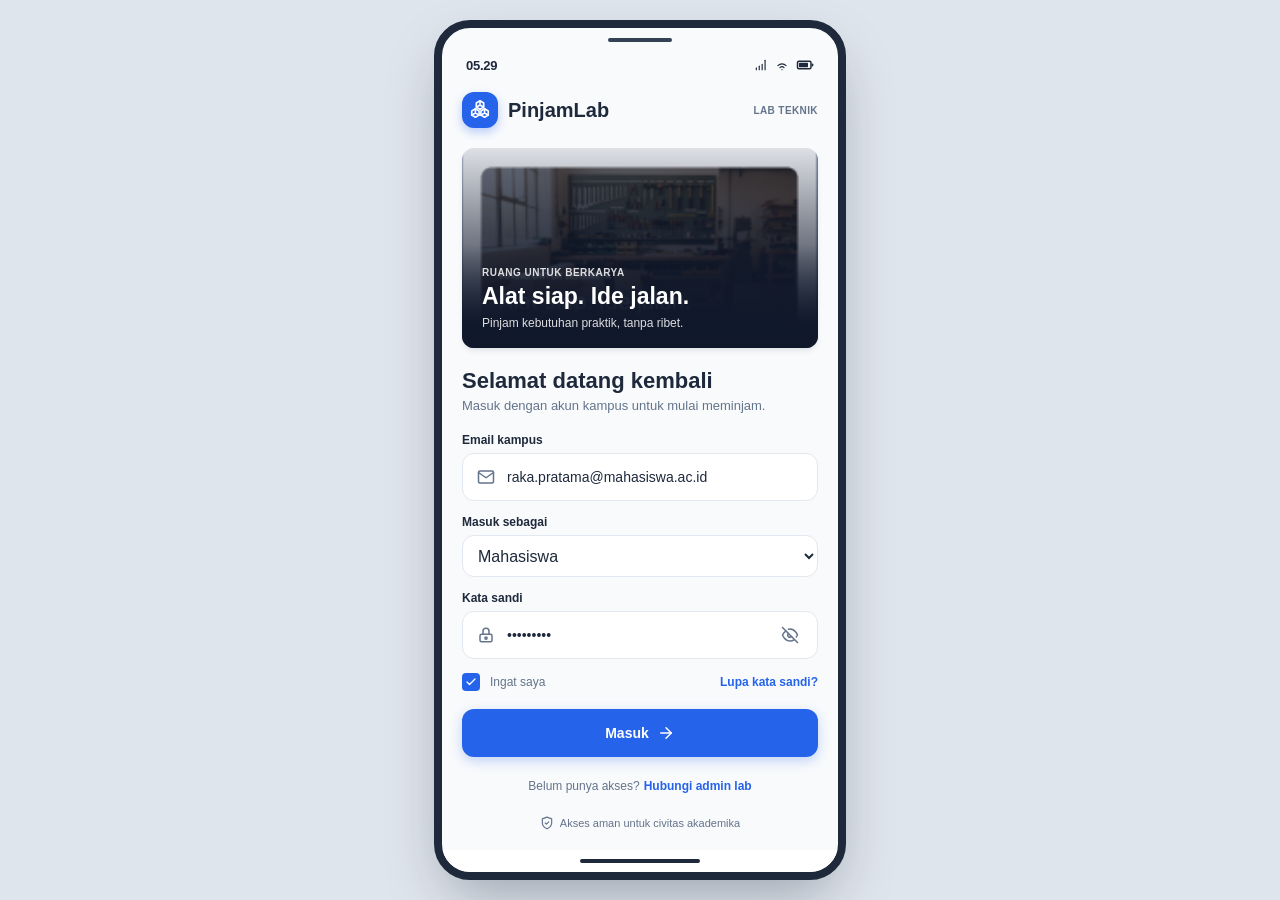
==== commit 6fe573cc: "perubahan struktur aplikasi" ====
--- a/index.html
+++ b/index.html
@@ -64,6 +64,16 @@
       </div>
 
       <div class="field">
+        <label for="role-input">Masuk sebagai</label>
+        <select id="role-input" class="workflow-select">
+          <option value="mahasiswa">Mahasiswa</option>
+          <option value="dosen">Dosen</option>
+          <option value="laboran">Laboran</option>
+          <option value="admin">Admin</option>
+        </select>
+      </div>
+
+      <div class="field">
         <label for="password-input">Kata sandi</label>
         <div class="input">
           <svg viewBox="0 0 24 24" fill="none" stroke="currentColor" stroke-width="2" stroke-linecap="round" stroke-linejoin="round"><rect x="4" y="11" width="16" height="10" rx="2"/><path d="M8 11V7a4 4 0 0 1 8 0v4"/><circle cx="12" cy="16" r="1.5"/></svg>
@@ -104,7 +114,8 @@
   <div class="home-indicator"><span></span></div>
 </div>
 
+<script src="js/data-barang.js"></script>
 <script src="script.js"></script>
-<script src="js/script.js"></script>
+<script src="js/workflow.js"></script>
 </body>
 </html>
--- a/style.css
+++ b/style.css
@@ -697,10 +697,34 @@
   font-size: 11px;
   color: var(--muted);
 }
+.item-info .spec {
+  font-size: 10px;
+  line-height: 1.4;
+  color: var(--muted);
+}
+.catalog-card .item-info .name {
+  white-space: normal;
+  overflow: visible;
+  text-overflow: unset;
+}
+.item-info .volume {
+  font-size: 10px;
+  font-weight: 600;
+  color: var(--primary);
+}
+.inventory-thumb svg {
+  width: 28px;
+  height: 28px;
+}
 .item-info .avail {
   font-size: 11px;
   font-weight: 600;
   color: var(--primary);
+}
+.item-card .item-info .name {
+  white-space: normal;
+  overflow: visible;
+  text-overflow: unset;
 }
 .icon-circle {
   width: 44px;
@@ -1566,3 +1590,155 @@
     max-width: 680px !important;
   }
 }
+
+.badge-menunggu {
+  background: #fff7ed;
+  color: #c2410c;
+}
+.badge-disetujui,
+.badge-dipinjam {
+  background: var(--primary-50);
+  color: var(--primary-dark);
+}
+.badge-ditolak {
+  background: #fef2f2;
+  color: #b91c1c;
+}
+.badge-selesai {
+  background: #ecfdf5;
+  color: #047857;
+}
+.workflow-menu-grid,
+.workflow-list {
+  display: flex;
+  flex-direction: column;
+  gap: 10px;
+  width: 100%;
+}
+.workflow-menu-card {
+  display: flex;
+  flex-direction: column;
+  gap: 4px;
+  padding: 14px;
+  color: var(--heading);
+  text-decoration: none;
+}
+.workflow-menu-card span,
+.workflow-summary span {
+  color: var(--muted);
+  font-size: 11px;
+  line-height: 1.45;
+}
+.workflow-card {
+  display: flex;
+  flex-direction: column;
+  gap: 12px;
+  width: 100%;
+}
+.workflow-summary {
+  display: flex;
+  flex-direction: column;
+  gap: 5px;
+  min-width: 0;
+  overflow-wrap: anywhere;
+}
+.workflow-note,
+.workflow-message {
+  font-size: 12px;
+  line-height: 1.5;
+  color: var(--muted);
+}
+.workflow-input,
+.workflow-select {
+  width: 100%;
+  min-height: 42px;
+  padding: 9px 11px;
+  border: 1px solid var(--border);
+  border-radius: var(--radius-md);
+  color: var(--heading);
+  background: var(--surface);
+  font: inherit;
+}
+textarea.workflow-input {
+  min-height: 72px;
+  resize: vertical;
+}
+.workflow-actions {
+  display: flex;
+  gap: 8px;
+}
+.workflow-actions > * {
+  flex: 1;
+}
+.workflow-condition {
+  display: grid;
+  grid-template-columns: minmax(0, 1fr) minmax(120px, 42%);
+  gap: 10px;
+  align-items: center;
+  font-size: 12px;
+  color: var(--heading);
+}
+.workflow-draft-list {
+  display: flex;
+  flex-direction: column;
+  gap: 12px;
+  width: 100%;
+}
+.workflow-draft-row {
+  display: grid;
+  grid-template-columns: minmax(0, 1fr) 68px auto;
+  gap: 8px;
+  align-items: center;
+  width: 100%;
+}
+.workflow-draft-row input {
+  width: 68px;
+  min-height: 40px;
+  border: 1px solid var(--border);
+  border-radius: var(--radius-sm);
+  padding: 6px;
+}
+.workflow-stat-grid {
+  display: grid;
+  grid-template-columns: repeat(2, minmax(0, 1fr));
+  gap: 10px;
+  width: 100%;
+}
+.workflow-stat {
+  display: flex;
+  flex-direction: column;
+  gap: 4px;
+}
+.workflow-stat strong {
+  color: var(--primary-dark);
+  font-size: 22px;
+}
+.workflow-stat span {
+  color: var(--muted);
+  font-size: 11px;
+}
+.workflow-table-wrap {
+  width: 100%;
+  overflow-x: auto;
+  border: 1px solid var(--border);
+  border-radius: var(--radius-md);
+}
+.workflow-table {
+  width: 100%;
+  border-collapse: collapse;
+  font-size: 11px;
+  text-align: left;
+}
+.workflow-table th,
+.workflow-table td {
+  padding: 9px;
+  border-bottom: 1px solid var(--border);
+  white-space: nowrap;
+}
+.workflow-table th {
+  color: var(--primary-dark);
+  background: var(--primary-50);
+}
+.is-disabled {
+  opacity: .55;
+}
--- a/css/style.css
+++ b/css/style.css
@@ -497,7 +497,7 @@
   padding: 18px 20px;
   color: #fff;
   background-color: var(--primary-dark);
-  background-image: url('assets/hero-workshop.png');
+  background-image: url('../assets/hero-workshop.png');
   background-size: cover;
   background-position: center top;
   box-shadow: var(--shadow-md);
@@ -697,10 +697,34 @@
   font-size: 11px;
   color: var(--muted);
 }
+.item-info .spec {
+  font-size: 10px;
+  line-height: 1.4;
+  color: var(--muted);
+}
+.catalog-card .item-info .name {
+  white-space: normal;
+  overflow: visible;
+  text-overflow: unset;
+}
+.item-info .volume {
+  font-size: 10px;
+  font-weight: 600;
+  color: var(--primary);
+}
+.inventory-thumb svg {
+  width: 28px;
+  height: 28px;
+}
 .item-info .avail {
   font-size: 11px;
   font-weight: 600;
   color: var(--primary);
+}
+.item-card .item-info .name {
+  white-space: normal;
+  overflow: visible;
+  text-overflow: unset;
 }
 .icon-circle {
   width: 44px;
@@ -1149,7 +1173,7 @@
   display: flex;
   align-items: center;
   justify-content: center;
-  background-image: url('assets/scanner-workshop.png');
+  background-image: url('../assets/scanner-workshop.png');
   background-size: cover;
   background-position: center;
   box-shadow: var(--shadow-md);
@@ -1566,3 +1590,155 @@
     max-width: 680px !important;
   }
 }
+
+.badge-menunggu {
+  background: #fff7ed;
+  color: #c2410c;
+}
+.badge-disetujui,
+.badge-dipinjam {
+  background: var(--primary-50);
+  color: var(--primary-dark);
+}
+.badge-ditolak {
+  background: #fef2f2;
+  color: #b91c1c;
+}
+.badge-selesai {
+  background: #ecfdf5;
+  color: #047857;
+}
+.workflow-menu-grid,
+.workflow-list {
+  display: flex;
+  flex-direction: column;
+  gap: 10px;
+  width: 100%;
+}
+.workflow-menu-card {
+  display: flex;
+  flex-direction: column;
+  gap: 4px;
+  padding: 14px;
+  color: var(--heading);
+  text-decoration: none;
+}
+.workflow-menu-card span,
+.workflow-summary span {
+  color: var(--muted);
+  font-size: 11px;
+  line-height: 1.45;
+}
+.workflow-card {
+  display: flex;
+  flex-direction: column;
+  gap: 12px;
+  width: 100%;
+}
+.workflow-summary {
+  display: flex;
+  flex-direction: column;
+  gap: 5px;
+  min-width: 0;
+  overflow-wrap: anywhere;
+}
+.workflow-note,
+.workflow-message {
+  font-size: 12px;
+  line-height: 1.5;
+  color: var(--muted);
+}
+.workflow-input,
+.workflow-select {
+  width: 100%;
+  min-height: 42px;
+  padding: 9px 11px;
+  border: 1px solid var(--border);
+  border-radius: var(--radius-md);
+  color: var(--heading);
+  background: var(--surface);
+  font: inherit;
+}
+textarea.workflow-input {
+  min-height: 72px;
+  resize: vertical;
+}
+.workflow-actions {
+  display: flex;
+  gap: 8px;
+}
+.workflow-actions > * {
+  flex: 1;
+}
+.workflow-condition {
+  display: grid;
+  grid-template-columns: minmax(0, 1fr) minmax(120px, 42%);
+  gap: 10px;
+  align-items: center;
+  font-size: 12px;
+  color: var(--heading);
+}
+.workflow-draft-list {
+  display: flex;
+  flex-direction: column;
+  gap: 12px;
+  width: 100%;
+}
+.workflow-draft-row {
+  display: grid;
+  grid-template-columns: minmax(0, 1fr) 68px auto;
+  gap: 8px;
+  align-items: center;
+  width: 100%;
+}
+.workflow-draft-row input {
+  width: 68px;
+  min-height: 40px;
+  border: 1px solid var(--border);
+  border-radius: var(--radius-sm);
+  padding: 6px;
+}
+.workflow-stat-grid {
+  display: grid;
+  grid-template-columns: repeat(2, minmax(0, 1fr));
+  gap: 10px;
+  width: 100%;
+}
+.workflow-stat {
+  display: flex;
+  flex-direction: column;
+  gap: 4px;
+}
+.workflow-stat strong {
+  color: var(--primary-dark);
+  font-size: 22px;
+}
+.workflow-stat span {
+  color: var(--muted);
+  font-size: 11px;
+}
+.workflow-table-wrap {
+  width: 100%;
+  overflow-x: auto;
+  border: 1px solid var(--border);
+  border-radius: var(--radius-md);
+}
+.workflow-table {
+  width: 100%;
+  border-collapse: collapse;
+  font-size: 11px;
+  text-align: left;
+}
+.workflow-table th,
+.workflow-table td {
+  padding: 9px;
+  border-bottom: 1px solid var(--border);
+  white-space: nowrap;
+}
+.workflow-table th {
+  color: var(--primary-dark);
+  background: var(--primary-50);
+}
+.is-disabled {
+  opacity: .55;
+}
